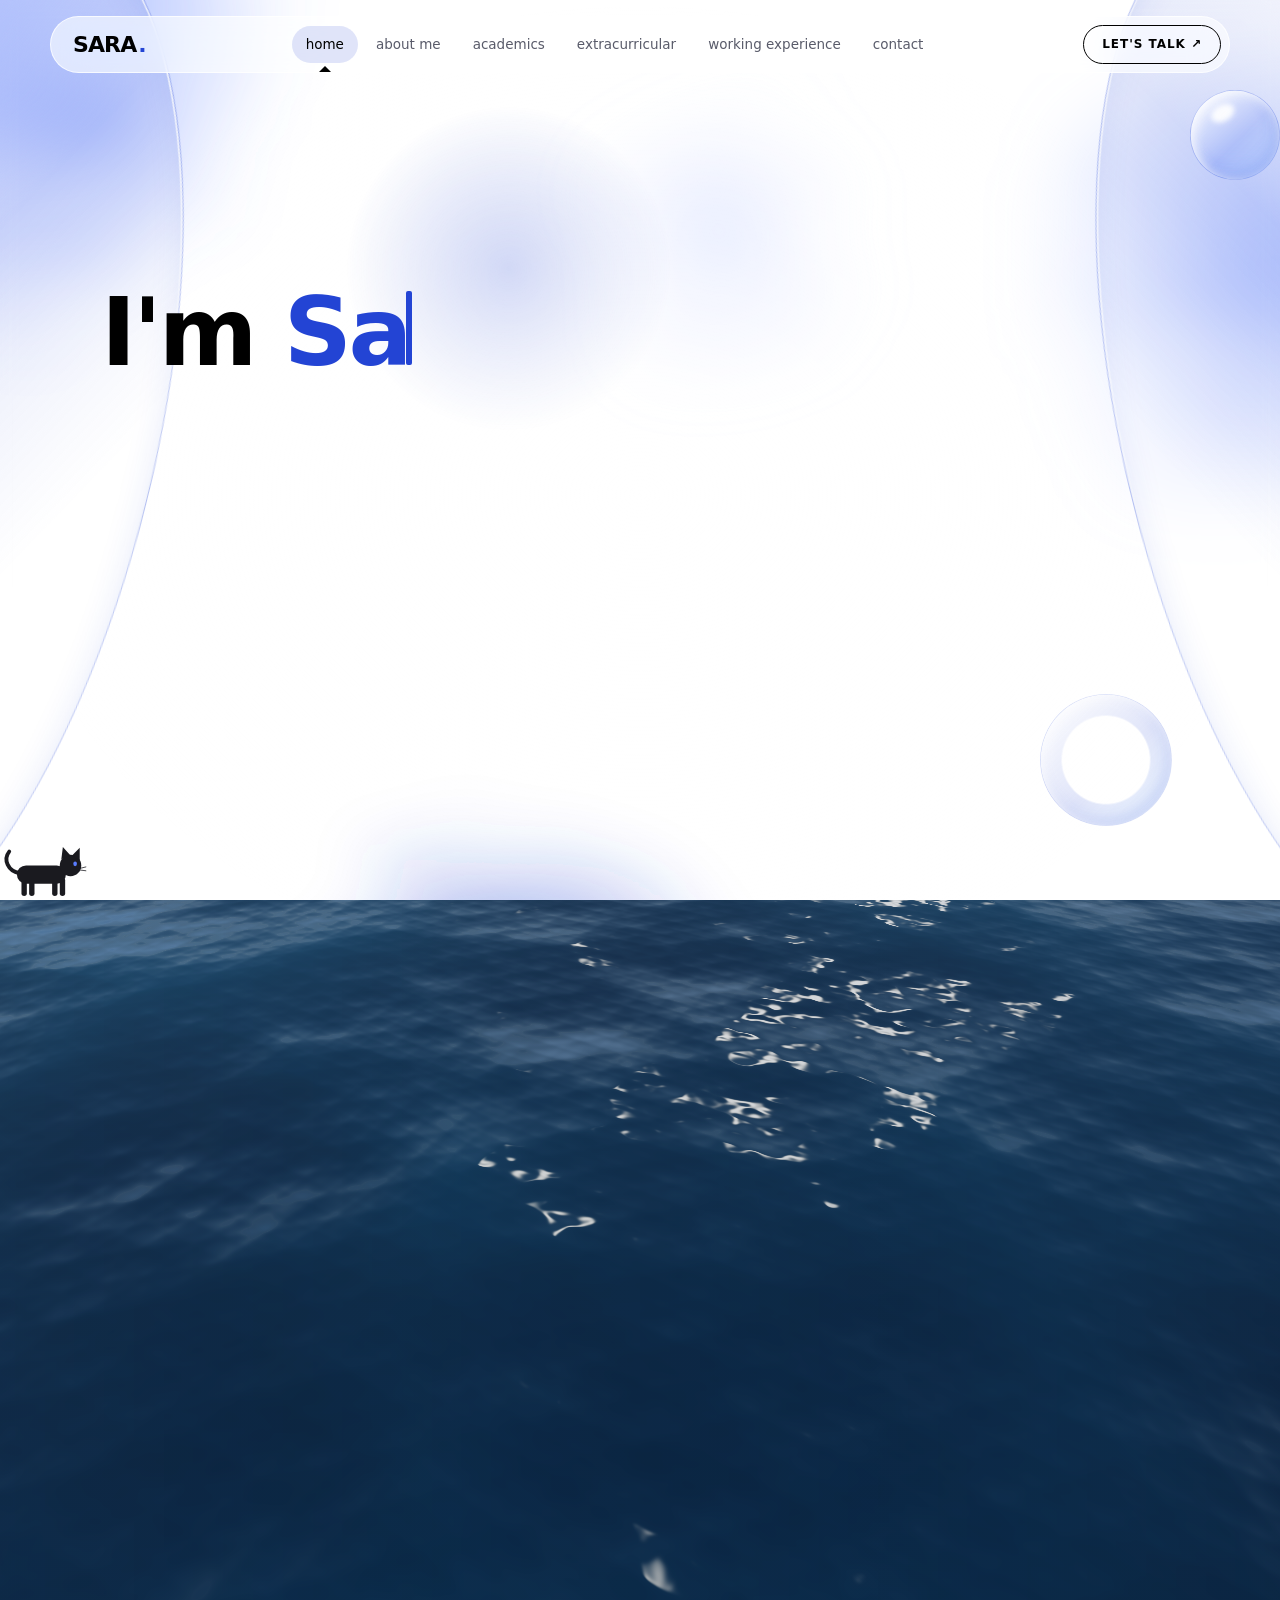
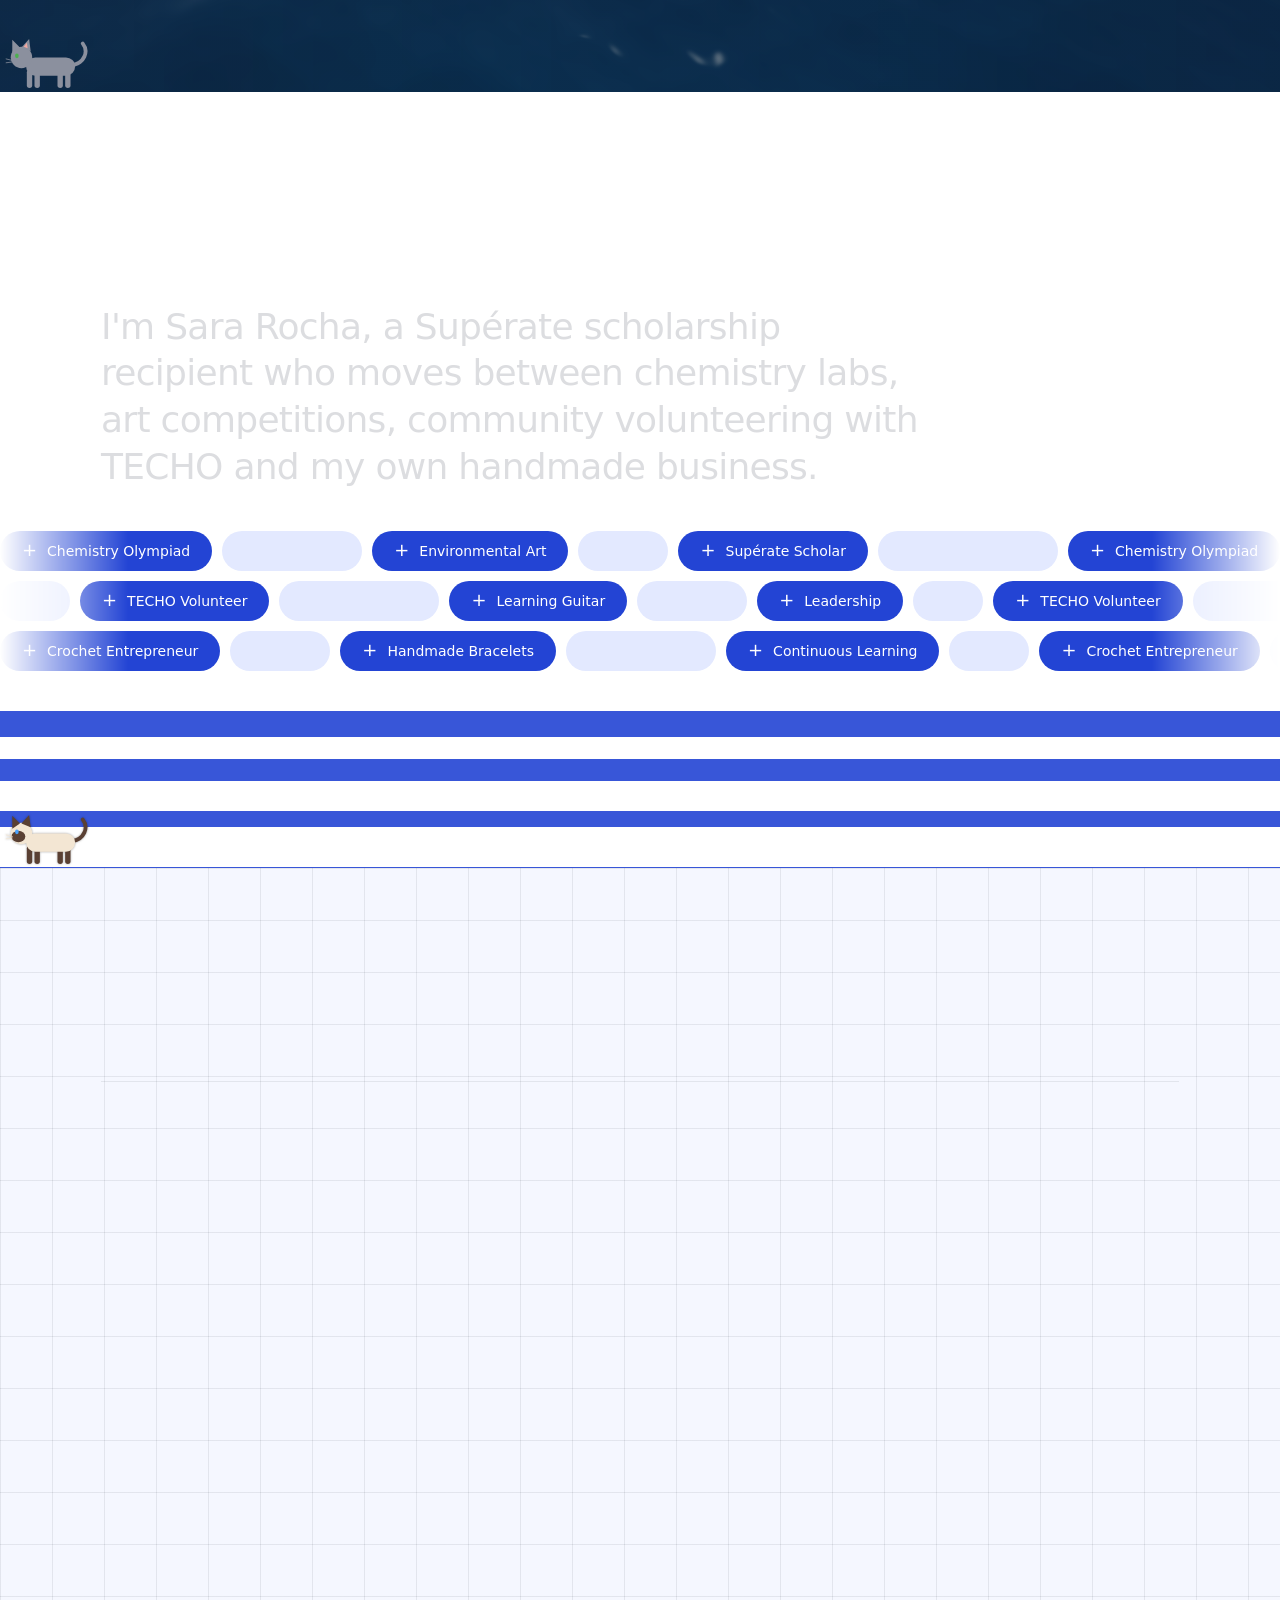
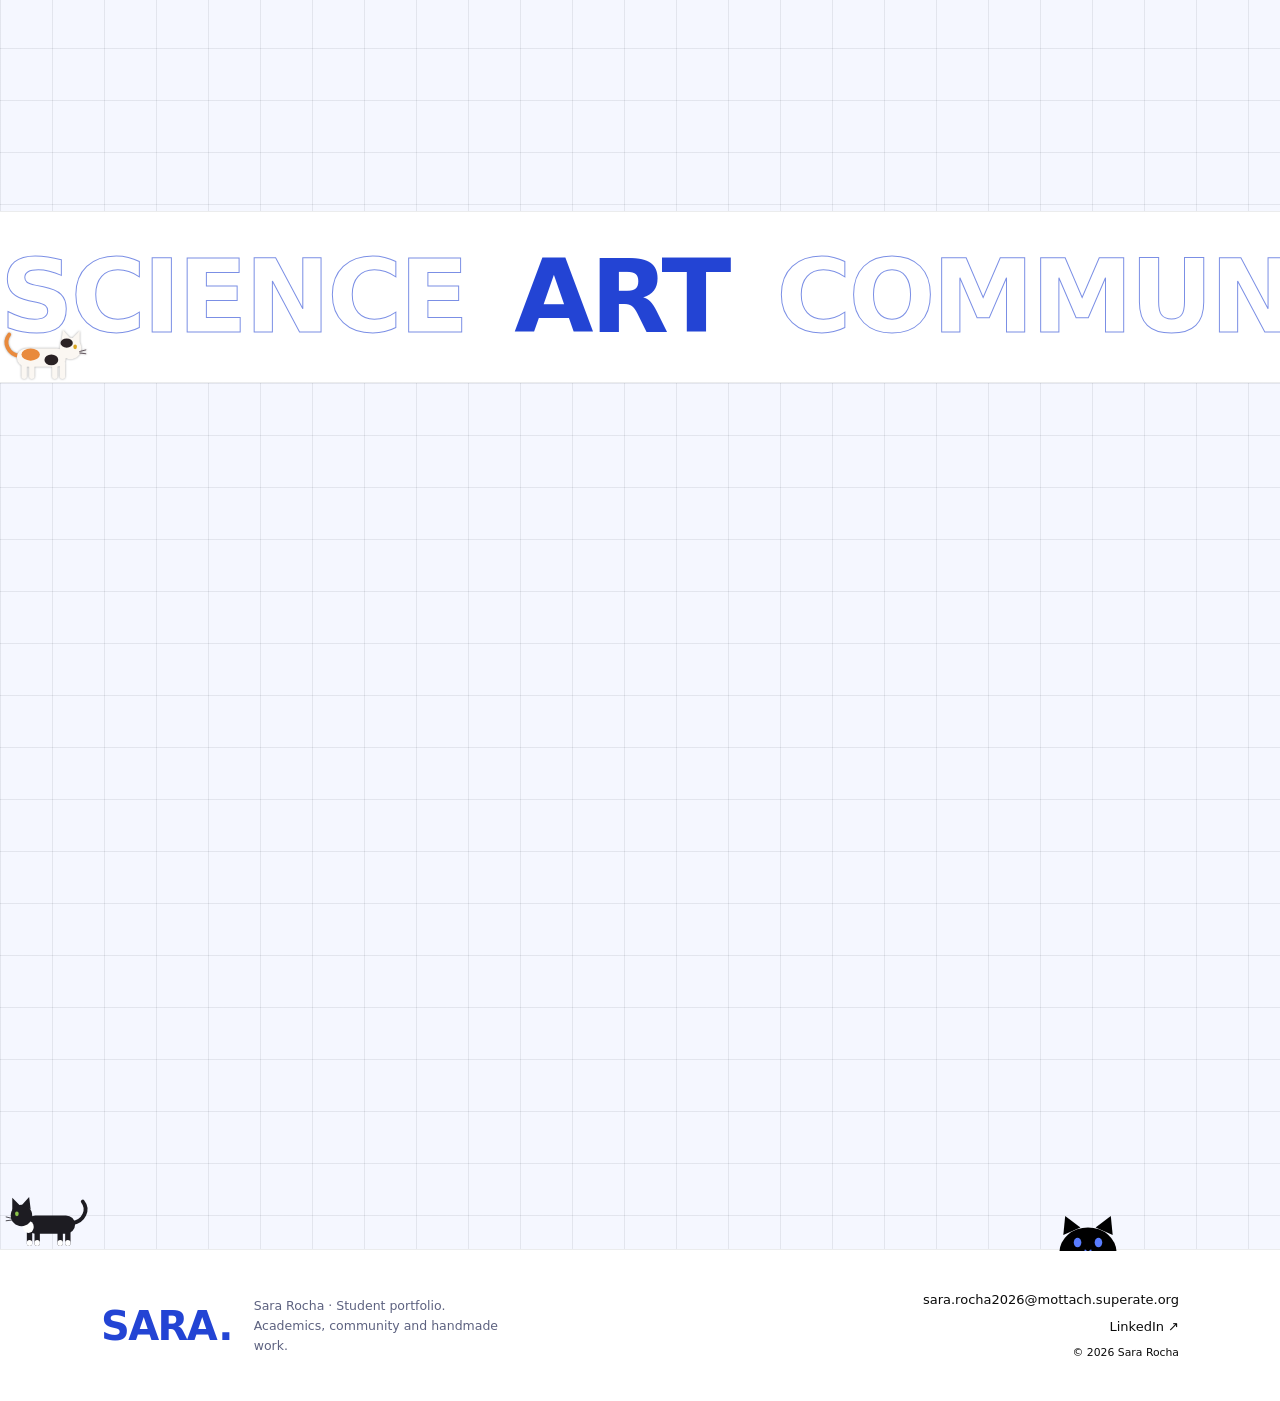
==== index.html @ b3dc1937 "Archivos Main" ====
<!doctype html>
<html lang="en">
<head>
  <meta charset="utf-8">
  <meta name="viewport" content="width=device-width, initial-scale=1">
  <meta http-equiv="Content-Security-Policy" content="default-src 'self'; script-src 'self'; style-src 'self' https://fonts.googleapis.com; font-src https://fonts.gstatic.com; img-src 'self' data:; connect-src 'self'; object-src 'none'; base-uri 'self'; form-action 'self'">
  <meta name="referrer" content="strict-origin-when-cross-origin">
  <title>Sara Rocha | Student Portfolio: Science, Art & Community</title>
  <meta name="description" content="Portfolio of Sara Rocha: Supérate scholar, Chemistry Olympiad candidate, TECHO volunteer and handmade entrepreneur.">
  <meta name="author" content="Sara Rocha">
  <meta name="theme-color" content="#2344d4">
  <meta property="og:type" content="website">
  <meta property="og:locale" content="en_US">
  <meta property="og:site_name" content="Sara Rocha Portfolio">
  <meta property="og:title" content="Sara Rocha | Student Portfolio: Science, Art & Community">
  <meta property="og:description" content="Portfolio of Sara Rocha: Supérate scholar, Chemistry Olympiad candidate, TECHO volunteer and handmade entrepreneur.">
  <meta name="twitter:card" content="summary_large_image">
  <meta name="twitter:title" content="Sara Rocha | Student Portfolio: Science, Art & Community">
  <meta name="twitter:description" content="Portfolio of Sara Rocha: Supérate scholar, Chemistry Olympiad candidate, TECHO volunteer and handmade entrepreneur.">
  <link rel="icon" href="data:image/svg+xml,%3Csvg xmlns='http://www.w3.org/2000/svg' viewBox='0 0 64 64'%3E%3Crect width='64' height='64' rx='15' fill='%23ffffff'/%3E%3Cpath d='M13 22 L15 8 L26 15 Q32 13.5 38 15 L49 8 L51 22 Q55 28 55 35 Q55 53 32 53 Q9 53 9 35 Q9 28 13 22 Z' fill='%23fde4d7' stroke='%233a2a35' stroke-width='4' stroke-linejoin='round'/%3E%3Cpath d='M17.5 19 L18.5 13.5 L23.5 16.5 Z' fill='%23f49c88'/%3E%3Cpath d='M46.5 19 L45.5 13.5 L40.5 16.5 Z' fill='%23f49c88'/%3E%3Ccircle cx='23' cy='32' r='3.2' fill='%233a2a35'/%3E%3Ccircle cx='41' cy='32' r='3.2' fill='%233a2a35'/%3E%3Cellipse cx='18.5' cy='40' rx='4.5' ry='3.2' fill='%23f6a09c'/%3E%3Cellipse cx='45.5' cy='40' rx='4.5' ry='3.2' fill='%23f6a09c'/%3E%3Cpath d='M27.5 38 q2.2 3.4 4.5 0 q2.3 3.4 4.5 0' fill='none' stroke='%233a2a35' stroke-width='2.4' stroke-linecap='round'/%3E%3C/svg%3E">
  <link rel="preconnect" href="https://fonts.googleapis.com">
  <link rel="preconnect" href="https://fonts.gstatic.com" crossorigin>
  <link rel="stylesheet" href="https://fonts.googleapis.com/css2?family=League+Spartan:wght@500;700&family=Poppins:ital,wght@0,400;0,500;0,600;1,400&display=swap">
  <link rel="stylesheet" href="css/styles.css">
  <script src="js/main.js" defer></script>
  <script type="application/ld+json">[{"@context": "https://schema.org", "@type": "Person", "name": "Sara Rocha", "email": "mailto:sara.rocha2026@mottach.superate.org", "sameAs": ["https://www.linkedin.com/in/sara-rocha-93998240a"], "affiliation": {"@type": "Organization", "name": "Fundación Alberto Motta - Supérate"}, "award": ["Second Place - Environmental Art Competition", "Supérate Scholarship Recipient"]}, {"@context": "https://schema.org", "@type": "WebSite", "name": "Sara Rocha Portfolio"}]</script>
</head>
<body>
  <a class="skip" href="#main">Skip to content</a>
  <div class="curtain" aria-hidden="true"><span class="logo">SARA ROCHA</span></div>

  <!-- Navegacion (igual en todas las paginas) -->
  <nav class="nav" aria-label="Main">
    <a class="logo" href="index.html" aria-label="Sara Rocha, home">SARA<span>.</span></a>
    <button class="nav__toggle" type="button" aria-expanded="false" aria-controls="nav-links" aria-label="Open menu"><span></span><span></span><span></span></button>
    <ul class="nav__links" id="nav-links">
      <li><a href="index.html" aria-current="page">home</a></li>
      <li><a href="about.html">about me</a></li>
      <li><a href="academics.html">academics</a></li>
      <li><a href="extracurricular.html">extracurricular</a></li>
      <li><a href="experience.html">working experience</a></li>
      <li><a href="contact.html">contact</a></li>
    </ul>
    <a class="nav__cta" href="contact.html">Let's talk &#8599;</a>
  </nav>

  <main id="main">
    <!-- 00 Hero -->
    <header class="wave hero">
    <!-- Agua liquida (portada home): filtro SVG + manchas animadas -->
    <svg class="svg-defs" aria-hidden="true" focusable="false">
      <filter id="water" x="-20%" y="-20%" width="140%" height="140%">
        <feTurbulence type="fractalNoise" baseFrequency="0.006 0.01" numOctaves="2" seed="7" result="noise"/>
        <feDisplacementMap in="SourceGraphic" in2="noise" scale="140" xChannelSelector="R" yChannelSelector="B"/>
      </filter>
    </svg>
    <div class="liquid" aria-hidden="true">
      <div class="liquid__blobs"><span></span><span></span><span></span><span></span></div>
      <div class="liquid__cursor"></div>
    </div>
      <div class="ribbon ribbon--l" aria-hidden="true"></div>
      <div class="ribbon ribbon--r" aria-hidden="true"></div>
      <div class="gshape gshape--orb gs--tr gs--sm" data-speed="0.06" aria-hidden="true"></div>
      <div class="gshape gshape--ring gs--br gs--sm" data-speed="0.10" aria-hidden="true"></div>
      <div class="container hero__grid">
        <div class="hero__text">
          <p class="hero__hello reveal">Hello,</p>
          <h1 class="hero__title" data-type>I'm <span class="accent">Sara Rocha</span><span class="dot">.</span></h1>
          <p class="hero__sub reveal" data-delay="0.5">I believe curiosity is where every meaningful journey begins. Every important chapter of my life started with one simple question:</p>
          <p class="hero__quote reveal" data-delay="0.65">&ldquo;What if I try?&rdquo;</p>
          <a class="btn reveal" data-delay="0.8" href="about.html">Explore my portfolio <svg viewBox="0 0 24 24" fill="none" stroke="currentColor" stroke-width="2.4" aria-hidden="true"><path d="M7 17 17 7M8 7h9v9"/></svg></a>
        </div>
        <div class="hero__photo reveal" data-delay="0.2">
          <!-- Foto principal: pon <img src="img/sara.jpg" alt="Sara Rocha"> dentro del figure -->
          <figure class="ph hero__ph" data-label="Photo of Sara"><img src="img/placeholder.png" alt="Photo of Sara" loading="lazy"></figure>
          <span class="float-chip float-chip--a">Supérate scholar</span>
          <span class="float-chip float-chip--b">Chemistry Olympiad</span>
          <span class="float-chip float-chip--c">Maker &amp; volunteer</span>
    <div class="badge" aria-hidden="true">
      <svg viewBox="0 0 100 100"><defs><path id="circ" d="M50,50 m-38,0 a38,38 0 1,1 76,0 a38,38 0 1,1 -76,0"/></defs>
        <text><textPath href="#circ">Scroll down &#183; Scroll down &#183; </textPath></text></svg>
    </div>
        </div>
      </div>
    </header>

    <!-- Mar con olas en movimiento -->
    <!-- Gatito caminando (click = miau) -->
    <div class="cat-track" aria-hidden="true">
      <div class="cat cat--black">
        <span class="cat__meow">miau!</span>
        <svg viewBox="0 0 120 72" fill="currentColor">
          <path class="tail" d="M26 34 C 10 32, 4 16, 12 6" fill="none" stroke="currentColor" stroke-width="5" stroke-linecap="round"/>
          <g class="leg leg--a"><rect x="28" y="40" width="7" height="24" rx="3.5"/><rect class="cat__sock" x="28" y="56" width="7" height="8" rx="3.5"/></g>
          <g class="leg leg--b"><rect x="38" y="40" width="7" height="24" rx="3.5"/><rect class="cat__sock" x="38" y="56" width="7" height="8" rx="3.5"/></g>
          <g class="leg leg--b"><rect x="68" y="40" width="7" height="24" rx="3.5"/><rect class="cat__sock" x="68" y="56" width="7" height="8" rx="3.5"/></g>
          <g class="leg leg--a"><rect x="78" y="40" width="7" height="24" rx="3.5"/><rect class="cat__sock" x="78" y="56" width="7" height="8" rx="3.5"/></g>
          <rect class="cat__body" x="22" y="24" width="64" height="24" rx="12"/>
          <g class="cat__stripes"><rect x="32" y="24" width="4" height="11" rx="2"/><rect x="42" y="24" width="4" height="13" rx="2"/><rect x="52" y="24" width="4" height="11" rx="2"/><rect x="62" y="24" width="4" height="13" rx="2"/><rect x="72" y="24" width="4" height="10" rx="2"/></g>
          <g class="cat__spots"><ellipse cx="34" cy="33" rx="3" ry="2.4"/><ellipse cx="46" cy="40" rx="3.2" ry="2.5"/><ellipse cx="55" cy="30" rx="2.6" ry="2.2"/><ellipse cx="66" cy="39" rx="3" ry="2.4"/><ellipse cx="76" cy="31" rx="2.6" ry="2.2"/></g>
          <ellipse class="cat__patch cat__patch--1" cx="40" cy="32" rx="12" ry="8"/>
          <ellipse class="cat__patch cat__patch--2" cx="67" cy="39" rx="9" ry="7"/>
          <ellipse class="cat__bib" cx="83" cy="39" rx="7" ry="8"/>
          <circle class="cat__head" cx="92" cy="24" r="14"/>
          <path class="cat__ears" d="M80 16 L82 0 L92 11 Z M94 11 L104 1 L104 18 Z"/>
          <ellipse class="cat__patch cat__patch--3" cx="87" cy="17" rx="8" ry="6"/>
          <ellipse class="cat__mask" cx="96" cy="28" rx="9" ry="7.5"/>
          <path class="cat__ear" d="M84 12 L85 5 L89 10 Z"/>
          <ellipse class="eye" cx="98" cy="22" rx="2.4" ry="3"/>
          <path class="cat__whisker" d="M104 28 l8 -2 M104 30 l8 1" stroke-width="1" stroke-linecap="round"/>
        </svg>
      </div>
    </div>
    <section class="ocean" aria-labelledby="ocean-t">
      <canvas class="ocean__canvas" aria-hidden="true"></canvas>
      <div class="container ocean__grid">
        <figure class="ph ocean__photo reveal" data-label="Supérate photo"><img src="img/placeholder.png" alt="Supérate photo" loading="lazy"></figure>
        <h2 class="ocean__title reveal" data-delay="0.15" id="ocean-t">Building my future with purpose.</h2>
      </div>
    </section>

    <!-- Gatito caminando (click = miau) -->
    <div class="cat-track" aria-hidden="true">
      <div class="cat cat--gray cat--rev cat--late">
        <span class="cat__meow">miau!</span>
        <svg viewBox="0 0 120 72" fill="currentColor">
          <path class="tail" d="M26 34 C 10 32, 4 16, 12 6" fill="none" stroke="currentColor" stroke-width="5" stroke-linecap="round"/>
          <g class="leg leg--a"><rect x="28" y="40" width="7" height="24" rx="3.5"/><rect class="cat__sock" x="28" y="56" width="7" height="8" rx="3.5"/></g>
          <g class="leg leg--b"><rect x="38" y="40" width="7" height="24" rx="3.5"/><rect class="cat__sock" x="38" y="56" width="7" height="8" rx="3.5"/></g>
          <g class="leg leg--b"><rect x="68" y="40" width="7" height="24" rx="3.5"/><rect class="cat__sock" x="68" y="56" width="7" height="8" rx="3.5"/></g>
          <g class="leg leg--a"><rect x="78" y="40" width="7" height="24" rx="3.5"/><rect class="cat__sock" x="78" y="56" width="7" height="8" rx="3.5"/></g>
          <rect class="cat__body" x="22" y="24" width="64" height="24" rx="12"/>
          <g class="cat__stripes"><rect x="32" y="24" width="4" height="11" rx="2"/><rect x="42" y="24" width="4" height="13" rx="2"/><rect x="52" y="24" width="4" height="11" rx="2"/><rect x="62" y="24" width="4" height="13" rx="2"/><rect x="72" y="24" width="4" height="10" rx="2"/></g>
          <g class="cat__spots"><ellipse cx="34" cy="33" rx="3" ry="2.4"/><ellipse cx="46" cy="40" rx="3.2" ry="2.5"/><ellipse cx="55" cy="30" rx="2.6" ry="2.2"/><ellipse cx="66" cy="39" rx="3" ry="2.4"/><ellipse cx="76" cy="31" rx="2.6" ry="2.2"/></g>
          <ellipse class="cat__patch cat__patch--1" cx="40" cy="32" rx="12" ry="8"/>
          <ellipse class="cat__patch cat__patch--2" cx="67" cy="39" rx="9" ry="7"/>
          <ellipse class="cat__bib" cx="83" cy="39" rx="7" ry="8"/>
          <circle class="cat__head" cx="92" cy="24" r="14"/>
          <path class="cat__ears" d="M80 16 L82 0 L92 11 Z M94 11 L104 1 L104 18 Z"/>
          <ellipse class="cat__patch cat__patch--3" cx="87" cy="17" rx="8" ry="6"/>
          <ellipse class="cat__mask" cx="96" cy="28" rx="9" ry="7.5"/>
          <path class="cat__ear" d="M84 12 L85 5 L89 10 Z"/>
          <ellipse class="eye" cx="98" cy="22" rx="2.4" ry="3"/>
          <path class="cat__whisker" d="M104 28 l8 -2 M104 30 l8 1" stroke-width="1" stroke-linecap="round"/>
        </svg>
      </div>
    </div>
    <!-- 01 About strip -->
    <section class="about glassy" aria-labelledby="about-t">
      <div class="container">
        <h2 class="eyebrow-title reveal" id="about-t">About me</h2>
        <p class="reveal-text">I'm Sara Rocha, a Supérate scholarship recipient who moves between chemistry labs, art competitions, community volunteering with TECHO and my own handmade business.</p>
      </div>
      <div class="marquee" aria-label="Highlights">
        <div class="marquee__row"><span class="pill pill--on">Chemistry Olympiad</span><span class="pill pill--off" data-w="140" aria-hidden="true"></span><span class="pill pill--on">Environmental Art</span><span class="pill pill--off" data-w="90" aria-hidden="true"></span><span class="pill pill--on">Supérate Scholar</span><span class="pill pill--off" data-w="180" aria-hidden="true"></span></div>
        <div class="marquee__row"><span class="pill pill--off" data-w="70" aria-hidden="true"></span><span class="pill pill--on">TECHO Volunteer</span><span class="pill pill--off" data-w="160" aria-hidden="true"></span><span class="pill pill--on">Learning Guitar</span><span class="pill pill--off" data-w="110" aria-hidden="true"></span><span class="pill pill--on">Leadership</span></div>
        <div class="marquee__row"><span class="pill pill--on">Crochet Entrepreneur</span><span class="pill pill--off" data-w="100" aria-hidden="true"></span><span class="pill pill--on">Handmade Bracelets</span><span class="pill pill--off" data-w="150" aria-hidden="true"></span><span class="pill pill--on">Continuous Learning</span><span class="pill pill--off" data-w="80" aria-hidden="true"></span></div>
      </div>
      <div class="stripes" aria-hidden="true"><i></i><i></i><i></i><i></i></div>
    </section>

    <!-- Gatito caminando (click = miau) -->
    <div class="cat-track" aria-hidden="true">
      <div class="cat cat--siamese cat--rev">
        <span class="cat__meow">miau!</span>
        <svg viewBox="0 0 120 72" fill="currentColor">
          <path class="tail" d="M26 34 C 10 32, 4 16, 12 6" fill="none" stroke="currentColor" stroke-width="5" stroke-linecap="round"/>
          <g class="leg leg--a"><rect x="28" y="40" width="7" height="24" rx="3.5"/><rect class="cat__sock" x="28" y="56" width="7" height="8" rx="3.5"/></g>
          <g class="leg leg--b"><rect x="38" y="40" width="7" height="24" rx="3.5"/><rect class="cat__sock" x="38" y="56" width="7" height="8" rx="3.5"/></g>
          <g class="leg leg--b"><rect x="68" y="40" width="7" height="24" rx="3.5"/><rect class="cat__sock" x="68" y="56" width="7" height="8" rx="3.5"/></g>
          <g class="leg leg--a"><rect x="78" y="40" width="7" height="24" rx="3.5"/><rect class="cat__sock" x="78" y="56" width="7" height="8" rx="3.5"/></g>
          <rect class="cat__body" x="22" y="24" width="64" height="24" rx="12"/>
          <g class="cat__stripes"><rect x="32" y="24" width="4" height="11" rx="2"/><rect x="42" y="24" width="4" height="13" rx="2"/><rect x="52" y="24" width="4" height="11" rx="2"/><rect x="62" y="24" width="4" height="13" rx="2"/><rect x="72" y="24" width="4" height="10" rx="2"/></g>
          <g class="cat__spots"><ellipse cx="34" cy="33" rx="3" ry="2.4"/><ellipse cx="46" cy="40" rx="3.2" ry="2.5"/><ellipse cx="55" cy="30" rx="2.6" ry="2.2"/><ellipse cx="66" cy="39" rx="3" ry="2.4"/><ellipse cx="76" cy="31" rx="2.6" ry="2.2"/></g>
          <ellipse class="cat__patch cat__patch--1" cx="40" cy="32" rx="12" ry="8"/>
          <ellipse class="cat__patch cat__patch--2" cx="67" cy="39" rx="9" ry="7"/>
          <ellipse class="cat__bib" cx="83" cy="39" rx="7" ry="8"/>
          <circle class="cat__head" cx="92" cy="24" r="14"/>
          <path class="cat__ears" d="M80 16 L82 0 L92 11 Z M94 11 L104 1 L104 18 Z"/>
          <ellipse class="cat__patch cat__patch--3" cx="87" cy="17" rx="8" ry="6"/>
          <ellipse class="cat__mask" cx="96" cy="28" rx="9" ry="7.5"/>
          <path class="cat__ear" d="M84 12 L85 5 L89 10 Z"/>
          <ellipse class="eye" cx="98" cy="22" rx="2.4" ry="3"/>
          <path class="cat__whisker" d="M104 28 l8 -2 M104 30 l8 1" stroke-width="1" stroke-linecap="round"/>
        </svg>
      </div>
    </div>
    <!-- 02 Indice de secciones -->
    <section class="light glassy" aria-labelledby="sec-t">
      <div class="container">
        <div class="section-head reveal"><h2 id="sec-t">Sections</h2><p>Each part of my story has its own page. Pick one and dive in.</p></div>
        <ul class="index-list">
        <li class="reveal" data-delay="0.00"><a href="about.html"><em>01</em><h3>About me</h3><p>Who I am and what moves me</p></a></li>
        <li class="reveal" data-delay="0.08"><a href="academics.html"><em>02</em><h3>Academics</h3><p>Chemistry Olympiad and art awards</p></a></li>
        <li class="reveal" data-delay="0.16"><a href="extracurricular.html"><em>03</em><h3>Extracurricular</h3><p>Supérate, TECHO and music</p></a></li>
        <li class="reveal" data-delay="0.24"><a href="experience.html"><em>04</em><h3>Experience</h3><p>My handmade small businesses</p></a></li>
        <li class="reveal" data-delay="0.32"><a href="contact.html"><em>05</em><h3>Contact</h3><p>Let's build something meaningful</p></a></li>
        </ul>
      </div>
    </section>

    <div class="band" aria-hidden="true"><div class="band__row"><span>Science</span><span>Art</span><span>Community</span><span>Music</span><span>Handmade</span><span>Growth</span></div></div>

    <!-- Gatito caminando (click = miau) -->
    <div class="cat-track" aria-hidden="true">
      <div class="cat cat--calico cat--late">
        <span class="cat__meow">miau!</span>
        <svg viewBox="0 0 120 72" fill="currentColor">
          <path class="tail" d="M26 34 C 10 32, 4 16, 12 6" fill="none" stroke="currentColor" stroke-width="5" stroke-linecap="round"/>
          <g class="leg leg--a"><rect x="28" y="40" width="7" height="24" rx="3.5"/><rect class="cat__sock" x="28" y="56" width="7" height="8" rx="3.5"/></g>
          <g class="leg leg--b"><rect x="38" y="40" width="7" height="24" rx="3.5"/><rect class="cat__sock" x="38" y="56" width="7" height="8" rx="3.5"/></g>
          <g class="leg leg--b"><rect x="68" y="40" width="7" height="24" rx="3.5"/><rect class="cat__sock" x="68" y="56" width="7" height="8" rx="3.5"/></g>
          <g class="leg leg--a"><rect x="78" y="40" width="7" height="24" rx="3.5"/><rect class="cat__sock" x="78" y="56" width="7" height="8" rx="3.5"/></g>
          <rect class="cat__body" x="22" y="24" width="64" height="24" rx="12"/>
          <g class="cat__stripes"><rect x="32" y="24" width="4" height="11" rx="2"/><rect x="42" y="24" width="4" height="13" rx="2"/><rect x="52" y="24" width="4" height="11" rx="2"/><rect x="62" y="24" width="4" height="13" rx="2"/><rect x="72" y="24" width="4" height="10" rx="2"/></g>
          <g class="cat__spots"><ellipse cx="34" cy="33" rx="3" ry="2.4"/><ellipse cx="46" cy="40" rx="3.2" ry="2.5"/><ellipse cx="55" cy="30" rx="2.6" ry="2.2"/><ellipse cx="66" cy="39" rx="3" ry="2.4"/><ellipse cx="76" cy="31" rx="2.6" ry="2.2"/></g>
          <ellipse class="cat__patch cat__patch--1" cx="40" cy="32" rx="12" ry="8"/>
          <ellipse class="cat__patch cat__patch--2" cx="67" cy="39" rx="9" ry="7"/>
          <ellipse class="cat__bib" cx="83" cy="39" rx="7" ry="8"/>
          <circle class="cat__head" cx="92" cy="24" r="14"/>
          <path class="cat__ears" d="M80 16 L82 0 L92 11 Z M94 11 L104 1 L104 18 Z"/>
          <ellipse class="cat__patch cat__patch--3" cx="87" cy="17" rx="8" ry="6"/>
          <ellipse class="cat__mask" cx="96" cy="28" rx="9" ry="7.5"/>
          <path class="cat__ear" d="M84 12 L85 5 L89 10 Z"/>
          <ellipse class="eye" cx="98" cy="22" rx="2.4" ry="3"/>
          <path class="cat__whisker" d="M104 28 l8 -2 M104 30 l8 1" stroke-width="1" stroke-linecap="round"/>
        </svg>
      </div>
    </div>
    <!-- 03 Galeria -->
    <section class="light glassy" aria-labelledby="gal-t">
      <div class="container">
        <div class="section-head reveal"><h2 id="gal-t">Moments</h2><p>Snapshots from the lab, the community and the workshop.</p></div>
        <div class="carousel reveal">
          <div class="carousel__track" tabindex="0" aria-label="Photo gallery">
          <figure class="ph " data-label="Moment 01"><img src="img/placeholder.png" alt="Moment 01" loading="lazy"></figure>
          <figure class="ph " data-label="Moment 02"><img src="img/placeholder.png" alt="Moment 02" loading="lazy"></figure>
          <figure class="ph " data-label="Moment 03"><img src="img/placeholder.png" alt="Moment 03" loading="lazy"></figure>
          <figure class="ph " data-label="Moment 04"><img src="img/placeholder.png" alt="Moment 04" loading="lazy"></figure>
          <figure class="ph " data-label="Moment 05"><img src="img/placeholder.png" alt="Moment 05" loading="lazy"></figure>
          <figure class="ph " data-label="Moment 06"><img src="img/placeholder.png" alt="Moment 06" loading="lazy"></figure>
          </div>
          <div class="carousel__nav">
            <button class="round" type="button" data-dir="-1" aria-label="Previous photos"><svg viewBox="0 0 24 24" fill="none" stroke="currentColor" stroke-width="2.4" aria-hidden="true"><path d="M19 12H5m6-6-6 6 6 6"/></svg></button>
            <button class="round" type="button" data-dir="1" aria-label="Next photos"><svg viewBox="0 0 24 24" fill="none" stroke="currentColor" stroke-width="2.4" aria-hidden="true"><path d="M5 12h14m-6-6 6 6-6 6"/></svg></button>
          </div>
        </div>
      </div>
    </section>
  </main>

  <footer class="footer">
    <!-- Gatito asomado: pasa el mouse y te guina un ojo -->
    <div class="peek" aria-hidden="true">
      <svg viewBox="0 0 80 44" fill="#000000">
        <path class="ear ear--l" d="M14 20 L16 0 L32 12 Z"/>
        <path class="ear ear--r" d="M66 20 L64 0 L48 12 Z"/>
        <ellipse cx="40" cy="38" rx="30" ry="26"/>
        <ellipse class="eye eye--l" cx="29" cy="28" rx="4" ry="5" fill="#5a7dff"/>
        <ellipse class="eye eye--r" cx="51" cy="28" rx="4" ry="5" fill="#5a7dff"/>
        <path d="M37 36 l3 3 l3 -3" fill="none" stroke="#5a7dff" stroke-width="1.6" stroke-linecap="round"/>
        <ellipse cx="18" cy="44" rx="8" ry="5"/>
        <ellipse cx="62" cy="44" rx="8" ry="5"/>
      </svg>
    </div>
    <!-- Gatito caminando (click = miau) -->
    <div class="cat-track" aria-hidden="true">
      <div class="cat cat--tuxedo cat--rev cat--late">
        <span class="cat__meow">miau!</span>
        <svg viewBox="0 0 120 72" fill="currentColor">
          <path class="tail" d="M26 34 C 10 32, 4 16, 12 6" fill="none" stroke="currentColor" stroke-width="5" stroke-linecap="round"/>
          <g class="leg leg--a"><rect x="28" y="40" width="7" height="24" rx="3.5"/><rect class="cat__sock" x="28" y="56" width="7" height="8" rx="3.5"/></g>
          <g class="leg leg--b"><rect x="38" y="40" width="7" height="24" rx="3.5"/><rect class="cat__sock" x="38" y="56" width="7" height="8" rx="3.5"/></g>
          <g class="leg leg--b"><rect x="68" y="40" width="7" height="24" rx="3.5"/><rect class="cat__sock" x="68" y="56" width="7" height="8" rx="3.5"/></g>
          <g class="leg leg--a"><rect x="78" y="40" width="7" height="24" rx="3.5"/><rect class="cat__sock" x="78" y="56" width="7" height="8" rx="3.5"/></g>
          <rect class="cat__body" x="22" y="24" width="64" height="24" rx="12"/>
          <g class="cat__stripes"><rect x="32" y="24" width="4" height="11" rx="2"/><rect x="42" y="24" width="4" height="13" rx="2"/><rect x="52" y="24" width="4" height="11" rx="2"/><rect x="62" y="24" width="4" height="13" rx="2"/><rect x="72" y="24" width="4" height="10" rx="2"/></g>
          <g class="cat__spots"><ellipse cx="34" cy="33" rx="3" ry="2.4"/><ellipse cx="46" cy="40" rx="3.2" ry="2.5"/><ellipse cx="55" cy="30" rx="2.6" ry="2.2"/><ellipse cx="66" cy="39" rx="3" ry="2.4"/><ellipse cx="76" cy="31" rx="2.6" ry="2.2"/></g>
          <ellipse class="cat__patch cat__patch--1" cx="40" cy="32" rx="12" ry="8"/>
          <ellipse class="cat__patch cat__patch--2" cx="67" cy="39" rx="9" ry="7"/>
          <ellipse class="cat__bib" cx="83" cy="39" rx="7" ry="8"/>
          <circle class="cat__head" cx="92" cy="24" r="14"/>
          <path class="cat__ears" d="M80 16 L82 0 L92 11 Z M94 11 L104 1 L104 18 Z"/>
          <ellipse class="cat__patch cat__patch--3" cx="87" cy="17" rx="8" ry="6"/>
          <ellipse class="cat__mask" cx="96" cy="28" rx="9" ry="7.5"/>
          <path class="cat__ear" d="M84 12 L85 5 L89 10 Z"/>
          <ellipse class="eye" cx="98" cy="22" rx="2.4" ry="3"/>
          <path class="cat__whisker" d="M104 28 l8 -2 M104 30 l8 1" stroke-width="1" stroke-linecap="round"/>
        </svg>
      </div>
    </div>
    <div class="container">
      <div class="footer__brand">
        <span class="logo">SARA<span>.</span></span>
        <p>Sara Rocha &middot; Student portfolio. Academics, community and handmade work.</p>
      </div>
      <div class="footer__links">
        <a href="mailto:sara.rocha2026@mottach.superate.org">sara.rocha2026@mottach.superate.org</a>
        <a href="https://www.linkedin.com/in/sara-rocha-93998240a" target="_blank" rel="noopener noreferrer">LinkedIn &#8599;</a>
        <small>&copy; <span data-year>2026</span> Sara Rocha</small>
      </div>
    </div>
  </footer>
</body>
</html>
---- css/styles.css ----
/* ============ Tokens ============ */
:root {
  --ink: #000000;
  --ink-2: #121f71;
  --royal: #0a2496;
  --navy: #121f71;
  --accent: #2344d4;
  --accent-2: #5a7dff;
  --ice: #dfe5ff;
  --paper: #ffffff;
  --paper-2: #f5f7ff;
  --text: #0b0b0b;
  --muted: #5d6280;
  --line: rgba(10, 13, 36, .08);
  --glass: rgba(255, 255, 255, .07);
  --glass-line: rgba(255, 255, 255, .18);
  --ease: cubic-bezier(.19, 1, .22, 1);
  --max: 1078px;
  --font-display: "League Spartan", system-ui, sans-serif;
  --font-body: "Poppins", system-ui, sans-serif;
}


/* ============ Base ============ */
*, *::before, *::after { box-sizing: border-box; }
html { scroll-behavior: smooth; }
body {
  margin: 0;
  overflow-x: clip;
  background: var(--paper);
  color: var(--text);
  font: 400 16px/1.6 var(--font-body);
  -webkit-font-smoothing: antialiased;
  overflow-x: hidden;
}
img { max-width: 100%; display: block; }
a { color: inherit; text-decoration: none; }
h1, h2, h3 { font-family: var(--font-display); margin: 0; line-height: .95; letter-spacing: -.035em; }
p { margin: 0; }
:focus-visible { outline: 2px solid var(--accent); outline-offset: 3px; border-radius: 6px; }
.container { width: min(100% - 32px, var(--max)); margin-inline: auto; }
.sr-only { position: absolute; width: 1px; height: 1px; overflow: hidden; clip: rect(0 0 0 0); white-space: nowrap; }
.skip { position: absolute; left: 16px; top: -60px; z-index: 100; background: var(--accent); color: #fff; padding: 8px 16px; border-radius: 75px; }
.skip:focus { top: 16px; }

/* ============ Nav (glass pill) ============ */
.nav {
  position: absolute; top: 16px; left: 50%; z-index: 50; /* no fijo: se va con el scroll */
  transform: translateX(-50%);
  width: min(100% - 32px, 1180px);
  display: flex; align-items: center; justify-content: space-between; gap: 16px;
  padding: 8px 8px 8px 22px;
  border-radius: 75px;
  background: rgba(255, 255, 255, .62);
  border: 1px solid rgba(255, 255, 255, .75);
  backdrop-filter: blur(18px) saturate(160%);
  -webkit-backdrop-filter: blur(18px) saturate(160%);
  color: var(--ink);
  transition: background .6s var(--ease), transform .8s var(--ease), border-color .6s ease;
}
.logo { font: 700 22px/1 var(--font-display); letter-spacing: -.04em; display: flex; align-items: center; gap: 2px; }
.logo span { color: var(--accent); }
.nav__links { display: flex; gap: 4px; list-style: none; margin: 0; padding: 0; }
.nav__links a {
  position: relative; display: block;
  padding: 8px 14px; border-radius: 75px;
  font-size: 13.5px; color: rgba(10, 13, 36, .68);
  transition: color .4s ease, background .4s ease;
}
.nav__links a:hover { color: var(--ink); background: rgba(10, 13, 36, .06); }
.nav__links a[aria-current="page"] { color: var(--ink); font-weight: 500; }
.nav__links a[aria-current="page"]::after {
  content: ""; position: absolute; left: 50%; bottom: -9px;
  border: 6px solid transparent; border-bottom-color: var(--ink);
  transform: translateX(-50%);
}
.nav__cta {
  display: inline-flex; align-items: center; gap: 10px;
  padding: 9px 18px; border-radius: 75px;
  border: 1px solid var(--ink); color: var(--ink);
  font-size: 12px; font-weight: 600; letter-spacing: .08em; text-transform: uppercase;
  transition: background .5s var(--ease), color .5s var(--ease);
}
.nav__cta:hover { background: var(--ink); color: #fff; }
.nav__toggle { display: none; background: none; border: 0; color: var(--ink); padding: 10px; cursor: pointer; }
.nav__toggle span { display: block; width: 22px; height: 2px; background: currentColor; margin: 5px 0; transition: transform .5s var(--ease), opacity .3s; }
.nav.is-open .nav__toggle span:nth-child(1) { transform: translateY(7px) rotate(45deg); }
.nav.is-open .nav__toggle span:nth-child(2) { opacity: 0; }
.nav.is-open .nav__toggle span:nth-child(3) { transform: translateY(-7px) rotate(-45deg); }

@media (max-width: 900px) {
  .nav { padding: 6px 6px 6px 20px; border-radius: 28px; flex-wrap: wrap; }
  .nav__toggle { display: block; }
  .nav__cta { display: none; }
  .nav__links {
    order: 3; width: 100%; flex-direction: column; gap: 2px;
    max-height: 0; overflow: hidden; transition: max-height .8s var(--ease), padding .8s var(--ease);
  }
  .nav.is-open .nav__links { max-height: 420px; padding: 8px 0 10px; }
  .nav__links a { font-size: 16px; padding: 12px 14px; }
  .nav__links a[aria-current="page"] { background: rgba(35, 68, 212, .14); }
  .nav__links a[aria-current="page"]::after { display: none; }
}

/* ============ Liquid water backdrop (claro) ============ */
.wave { position: relative; overflow: hidden; isolation: isolate; color: var(--text); }
.wave:not(.light) { background: var(--paper); }
.liquid { position: absolute; inset: -10%; z-index: -2; pointer-events: none; }
.liquid__blobs { position: absolute; inset: 0; filter: url(#water) blur(30px); }
.liquid__blobs span {
  position: absolute; border-radius: 50%; opacity: .8;
  animation: drift 22s ease-in-out infinite alternate;
}
.liquid__blobs span:nth-child(1) { width: 55vmax; height: 55vmax; left: -15%; top: -20%; background: radial-gradient(circle at 40% 40%, #5a7dff 0%, transparent 64%); }
.liquid__blobs span:nth-child(2) { width: 48vmax; height: 48vmax; right: -12%; top: 5%; background: radial-gradient(circle at 50% 50%, #a9bcff 0%, transparent 60%); animation-duration: 28s; animation-delay: -6s; }
.liquid__blobs span:nth-child(3) { width: 40vmax; height: 40vmax; left: 25%; bottom: -30%; background: radial-gradient(circle at 50% 50%, #2344d4 0%, transparent 65%); animation-duration: 32s; animation-delay: -12s; }
.liquid__blobs span:nth-child(4) { width: 26vmax; height: 26vmax; left: 45%; top: 15%; background: radial-gradient(circle at 50% 50%, #d4ddff 0%, transparent 60%); opacity: .7; animation-duration: 26s; animation-delay: -3s; }
.liquid__cursor {
  position: absolute; width: 30vmax; height: 30vmax; left: 0; top: 0;
  border-radius: 50%;
  background: radial-gradient(circle, rgba(35, 68, 212, .28), transparent 60%);
  transform: translate3d(var(--mx, 50vw), var(--my, 40vh), 0) translate(-50%, -50%);
  transition: transform 1.25s var(--ease);
}
/* velo claro: el texto oscuro se lee sobre el agua */
.wave::before {
  content: ""; position: absolute; inset: 0; z-index: -1; pointer-events: none;
  background: radial-gradient(ellipse at 50% 55%, rgba(255, 255, 255, .55), transparent 70%);
}
.svg-defs { position: absolute; width: 0; height: 0; }

@keyframes drift {
  0%   { transform: translate3d(0, 0, 0) scale(1); }
  50%  { transform: translate3d(6vw, 4vh, 0) scale(1.12); }
  100% { transform: translate3d(-4vw, 8vh, 0) scale(.94); }
}

/* reflejos de vidrio en los bordes */
.glassy { position: relative; overflow: hidden; isolation: isolate; }
.ribbon {
  position: absolute; z-index: -1; pointer-events: none;
  width: 34vw; height: 120%; top: -10%;
  border-radius: 50%;
  background: linear-gradient(120deg, rgba(255, 255, 255, .75), rgba(35, 68, 212, .12) 38%, transparent 65%);
  border: 1px solid rgba(35, 68, 212, .28);
  backdrop-filter: blur(8px);
  -webkit-backdrop-filter: blur(8px);
  box-shadow: inset 12px 0 40px rgba(35, 68, 212, .2), inset -2px 0 0 rgba(255, 255, 255, .95);
  animation: sway 12s ease-in-out infinite alternate;
}
.ribbon--l { left: -22vw; transform: rotate(14deg); }
.ribbon--r { right: -22vw; transform: rotate(-14deg) scaleX(-1); animation-delay: -6s; }
@keyframes sway { to { translate: 0 3vh; rotate: 4deg; } }

/* ============ Hero ============ */
.hero { min-height: 100svh; display: grid; align-items: center; padding: 120px 0 72px; }
.hero__title { font-size: clamp(48px, 7.4vw, 104px); font-weight: 700; color: var(--ink); line-height: .95; }
.hero__title .accent { color: var(--accent); }
.hero__title .dot { color: var(--accent); }
.hero__sub { max-width: 440px; margin: 26px 0 8px; color: var(--muted); font-size: 16px; }
.hero__grid { display: grid; grid-template-columns: 1fr 1fr; gap: clamp(32px, 6vw, 80px); align-items: center; }
.hero__hello { font: 700 clamp(18px, 2vw, 24px)/1 var(--font-display); letter-spacing: .12em; text-transform: uppercase; color: var(--accent-2); margin-bottom: 14px; }
.hero__quote { font: italic 500 clamp(20px, 2.2vw, 26px)/1.3 var(--font-body); color: var(--ink); margin-bottom: 34px; }
.hero__photo { position: relative; }
.hero__ph { aspect-ratio: 4 / 5; border-radius: 32px; border-width: 1.5px; box-shadow: 0 40px 80px -40px rgba(18, 31, 113, .45); }
/* etiquetas de vidrio flotando sobre la foto */
.float-chip {
  position: absolute; z-index: 2; padding: 10px 18px; border-radius: 75px; font-size: 13px; font-weight: 600; color: var(--ink);
  background: rgba(255, 255, 255, .5); border: 1px solid rgba(255, 255, 255, .8);
  backdrop-filter: blur(14px) saturate(150%); -webkit-backdrop-filter: blur(14px) saturate(150%);
  box-shadow: 0 12px 30px -14px rgba(18, 31, 113, .45), inset 0 1px 0 rgba(255, 255, 255, .9);
  animation: float 6s ease-in-out infinite alternate;
}
.float-chip--a { top: 8%; left: -28px; }
.float-chip--b { top: 42%; right: -24px; animation-delay: -2s; }
.float-chip--c { bottom: 10%; left: 18%; animation-delay: -4s; }
@keyframes float { to { translate: 0 -10px; } }
.hero__photo .badge {
  left: auto; right: -40px; bottom: auto; top: -36px; border-radius: 50%;
  background: rgba(255, 255, 255, .45); border: 1px solid rgba(255, 255, 255, .8);
  backdrop-filter: blur(12px); -webkit-backdrop-filter: blur(12px);
}
@media (max-width: 860px) {
  .hero__grid { grid-template-columns: 1fr; }
  .hero__photo { max-width: 420px; }
  .float-chip--a { left: -8px; } .float-chip--b { right: -8px; }
}

/* ============ Placeholder photo frames (glass) ============ */
/* Para poner fotos: <figure class="ph"><img src="img/archivo.jpg" alt="..."></figure> */
.ph {
  position: relative; margin: 0; overflow: hidden;
  border-radius: 16px;
  background:
    linear-gradient(135deg, rgba(255, 255, 255, .14), rgba(255, 255, 255, .02) 55%),
    rgba(35, 68, 212, .1);
  border: 1px solid var(--glass-line);
  backdrop-filter: blur(14px);
  -webkit-backdrop-filter: blur(14px);
  transition: transform 1.25s var(--ease), border-color .6s ease;
}
.ph::before {
  content: attr(data-label);
  position: absolute; inset: 0; display: grid; place-items: center;
  font-size: 10px; letter-spacing: .25em; text-transform: uppercase; color: rgba(255, 255, 255, .45);
}
.ph::after {
  content: ""; position: absolute; inset: 0;
  background: linear-gradient(115deg, transparent 30%, rgba(255, 255, 255, .22) 48%, transparent 62%);
  transform: translateX(-120%);
  transition: transform 1.25s var(--ease);
}
.ph:hover::after { transform: translateX(120%); }
.ph:hover { border-color: rgba(169, 182, 255, .6); }
.ph img { position: absolute; inset: 0; width: 100%; height: 100%; object-fit: cover; z-index: 1; }
.light .ph, .wave .ph { background: linear-gradient(135deg, rgba(35, 68, 212, .16), rgba(35, 68, 212, .04)); border-color: rgba(35, 68, 212, .25); }
.light .ph::before, .wave .ph::before { color: var(--muted); }

/* ============ Buttons ============ */
.btn {
  display: inline-flex; align-items: center; gap: 14px;
  padding: 12px 14px 12px 24px; border-radius: 75px;
  background: var(--accent); color: #fff;
  font-weight: 600; font-size: 14px; border: 0; cursor: pointer;
  transition: transform .8s var(--ease), background .4s ease;
}
.btn svg { width: 28px; height: 28px; padding: 7px; border-radius: 50%; background: var(--ink); color: var(--accent-2); transition: transform .8s var(--ease); }
.btn:hover { background: var(--royal); transform: translateY(-2px); }
.btn:hover svg { transform: rotate(45deg); }

/* ============ About strip ============ */
.about { background: var(--paper); color: var(--ink); padding: 140px 0 0; }
.eyebrow-title { font-size: clamp(32px, 4.5vw, 48px); font-weight: 700; margin-bottom: 26px; }
.reveal-text { font: 500 clamp(22px, 3.2vw, 36px)/1.3 var(--font-display); letter-spacing: -.02em; max-width: 820px; }
.reveal-text .w { color: rgba(10, 13, 36, .14); transition: color .6s ease; }
.reveal-text .w.on { color: var(--ink); }

.marquee { padding: 40px 0 0; display: grid; gap: 10px; mask-image: linear-gradient(90deg, transparent, #000 10%, #000 90%, transparent); -webkit-mask-image: linear-gradient(90deg, transparent, #000 10%, #000 90%, transparent); }
.marquee__row { display: flex; width: max-content; gap: 10px; animation: slide 40s linear infinite; }
.marquee__row:nth-child(2) { animation-direction: reverse; animation-duration: 48s; }
.marquee__row:nth-child(3) { animation-duration: 54s; }
.marquee:hover .marquee__row { animation-play-state: paused; }
@keyframes slide { to { transform: translateX(-50%); } }
.pill {
  flex: none; display: inline-flex; align-items: center; gap: 10px;
  height: 40px; padding: 0 22px; border-radius: 75px;
  font-size: 14px; font-weight: 500; white-space: nowrap;
}
.pill--on { background: var(--accent); color: #fff; }
.pill--on::before { content: "+"; font-size: 18px; font-weight: 400; }
.pill--off { background: #e3e9ff; min-width: var(--w, 120px); }

.stripes { background: transparent; display: grid; gap: 0; padding-top: 40px; }
.stripes i { display: block; background: var(--accent); opacity: .9; }
.stripes i:nth-child(1) { height: 26px; margin-bottom: 22px; }
.stripes i:nth-child(2) { height: 22px; margin-bottom: 30px; }
.stripes i:nth-child(3) { height: 16px; margin-bottom: 40px; }
.stripes i:nth-child(4) { height: 1px; }

/* ============ Light sections w/ grid ============ */
.light {
  position: relative; padding: 120px 0;
  background-color: var(--paper-2);
  background-image:
    linear-gradient(var(--line) 1px, transparent 1px),
    linear-gradient(90deg, var(--line) 1px, transparent 1px);
  background-size: 52px 52px;
}
.section-head { display: flex; justify-content: space-between; align-items: end; gap: 24px; margin-bottom: 40px; flex-wrap: wrap; }
.section-head h2 { font-size: clamp(36px, 5vw, 56px); }
.section-head p { color: var(--muted); max-width: 360px; font-size: 14px; }

/* cards */
.cards { display: grid; grid-template-columns: repeat(2, 1fr); gap: 14px; }
.card {
  position: relative; overflow: hidden;
  display: flex; align-items: center; justify-content: space-between; gap: 16px;
  min-height: 160px; padding: 28px 30px; border-radius: 18px;
  background: var(--accent); color: var(--ink);
  transition: transform 1s var(--ease);
}
.card::before {
  content: ""; position: absolute; inset: 0;
  background: radial-gradient(260px circle at var(--cx, 50%) var(--cy, 50%), rgba(255, 255, 255, .45), transparent 60%);
  opacity: 0; transition: opacity .5s ease;
}
.card:hover { transform: translateY(-4px); }
.card:hover::before { opacity: 1; }
.card h3 { position: relative; font-size: 22px; letter-spacing: -.02em; }
.card small { position: relative; display: block; margin-top: 8px; font-size: 13px; opacity: .75; }
.card svg { position: relative; flex: none; width: 76px; height: 76px; }
.card__arrow { position: absolute; top: 16px; right: 18px; width: 14px !important; height: 14px !important; transition: transform .8s var(--ease); }
.card:hover .card__arrow { transform: translate(3px, -3px); }

/* carousel */
.carousel { position: relative; }
.carousel__track {
  display: grid; grid-auto-flow: column; grid-auto-columns: calc((100% - 28px) / 3);
  gap: 14px; overflow-x: auto; scroll-snap-type: x mandatory; scrollbar-width: none;
  padding-bottom: 4px;
}
.carousel__track::-webkit-scrollbar { display: none; }
.carousel__track .ph { aspect-ratio: 3 / 4; scroll-snap-align: start; }
.carousel__nav { display: flex; justify-content: space-between; margin-top: 22px; }
.round {
  width: 40px; height: 40px; border-radius: 50%;
  display: grid; place-items: center; cursor: pointer;
  background: transparent; color: var(--text); border: 1px solid var(--line);
  transition: background .4s ease, color .4s ease, border-color .4s ease;
}
.round:hover { background: var(--accent); color: #fff; border-color: var(--accent); }
.round svg { width: 14px; height: 14px; }
@media (max-width: 800px) {
  .cards { grid-template-columns: 1fr; }
  .carousel__track { grid-auto-columns: 78%; }
}

/* split feature */
.split { display: grid; grid-template-columns: 1fr 1fr; gap: 48px; align-items: center; }
.split h2 { font-size: clamp(36px, 5vw, 56px); margin-bottom: 18px; }
.split p { color: var(--muted); max-width: 420px; }
.checks { list-style: none; padding: 0; margin: 26px 0 0; display: grid; gap: 12px; }
.checks li { display: flex; gap: 12px; align-items: center; font-size: 14.5px; }
.checks li::before { content: ""; width: 16px; height: 9px; border-left: 2px solid var(--accent); border-bottom: 2px solid var(--accent); transform: rotate(-45deg) translateY(-3px); flex: none; }
.split .ph { aspect-ratio: 4 / 5; }
@media (max-width: 800px) { .split { grid-template-columns: 1fr; } }

/* form */
.talk { display: grid; grid-template-columns: 1fr 1.4fr; gap: 48px; }
.talk h2 { font-size: clamp(36px, 5vw, 56px); }
.form { display: grid; grid-template-columns: 1fr 1fr; gap: 18px 20px; }
.field { display: grid; gap: 8px; font-size: 12px; font-weight: 600; }
.field--full { grid-column: 1 / -1; }
.field input, .field textarea {
  font: inherit; font-weight: 400; font-size: 14px; color: var(--text);
  padding: 13px 16px; border-radius: 12px;
  background: transparent; border: 1px solid var(--line);
  transition: border-color .4s ease, box-shadow .4s ease;
}
.field textarea { min-height: 120px; resize: vertical; }
.field input:focus, .field textarea:focus { outline: none; border-color: var(--accent); box-shadow: 0 0 0 4px rgba(35, 68, 212, .18); }
.field [aria-invalid="true"] { border-color: #e5484d; }
.field .err { color: #e5484d; font-weight: 400; min-height: 1em; }
.form__status { grid-column: 1 / -1; font-size: 13px; color: var(--muted); min-height: 1.2em; }
@media (max-width: 800px) { .talk, .form { grid-template-columns: 1fr; } }

/* ============ Footer ============ */
.footer { background: var(--paper); border-top: 1px solid var(--line); padding: 40px 0; }
.footer .container { display: flex; justify-content: space-between; align-items: center; gap: 24px; flex-wrap: wrap; }
.footer__brand { display: flex; align-items: center; gap: 22px; }
.footer__brand .logo { font-size: 40px; color: var(--accent); }
.footer__brand p { max-width: 260px; font-size: 12.5px; color: var(--muted); }
.footer__links { display: grid; gap: 6px; font-size: 13px; text-align: right; }
.footer__links a:hover { color: var(--accent); }

/* ============ Inner pages ============ */
.page-hero { padding: 170px 0 110px; }
.page-hero__grid { display: grid; grid-template-columns: 1.1fr 1fr; gap: 56px; align-items: center; }
.page-hero--mirror .page-hero__grid { grid-template-columns: 1fr 1.1fr; }
.page-hero--mirror .page-hero__text, .page-hero--mirror .page-head { order: 2; text-align: right; }
.page-head { margin-bottom: 24px; }
.page-title { font-size: clamp(34px, 8vw, 120px); margin-bottom: 8px; font-weight: 700; text-transform: uppercase; }
.page-title .accent { display: block; color: var(--accent); }
.kicker { font-size: 11px; letter-spacing: .32em; text-transform: uppercase; color: rgba(255, 255, 255, .55); margin-bottom: 22px; }

.timeline { list-style: none; margin: 48px 0 0; padding: 0; position: relative; display: grid; gap: 40px; }
.timeline::before {
  content: ""; position: absolute; left: 9px; top: 12px; bottom: 12px; width: 2px;
  background: linear-gradient(var(--accent), rgba(35, 68, 212, .2));
  transform-origin: top; transform: scaleY(var(--grow, 0)); transition: transform 1.6s var(--ease);
}
.timeline.in { --grow: 1; }
.timeline li { position: relative; padding-left: 46px; }
.timeline li::before {
  content: ""; position: absolute; left: 0; top: 4px; width: 20px; height: 20px; border-radius: 50%;
  background: var(--accent); box-shadow: 0 0 0 6px rgba(35, 68, 212, .18);
}
.timeline strong { display: block; font: 600 clamp(19px, 2.2vw, 26px)/1.2 var(--font-body); }
.timeline span { display: block; margin-top: 6px; font-size: 14px; color: rgba(255, 255, 255, .6); }
.page-hero--mirror .timeline li { padding: 0 46px 0 0; }
.page-hero--mirror .timeline li::before { left: auto; right: 0; }
.page-hero--mirror .timeline::before { left: auto; right: 9px; }

.photos { display: grid; grid-template-columns: 1fr 1fr; gap: 16px; }
.photos .ph { aspect-ratio: 1; }
.photos .ph--wide { grid-column: 1 / -1; aspect-ratio: 16 / 10; }
.photos--stack .ph:nth-child(2) { translate: 0 40px; }

.next { display: flex; justify-content: space-between; align-items: center; gap: 24px; flex-wrap: wrap; }
.next h2 { font-size: clamp(32px, 4.5vw, 52px); }
.next small { display: block; color: var(--muted); font-size: 12px; letter-spacing: .25em; text-transform: uppercase; margin-bottom: 10px; }

.prose { max-width: 680px; display: grid; gap: 18px; color: rgba(255, 255, 255, .78); font-size: 16.5px; margin-top: 32px; }

.details { display: grid; gap: 16px; margin-top: 8px; }
.details div { display: grid; grid-template-columns: 170px 1fr; gap: 16px; padding: 18px 0; border-bottom: 1px solid var(--line); }
.details dt { font-size: 11px; font-weight: 700; letter-spacing: .2em; text-transform: uppercase; }
.details dd { margin: 0; font-style: italic; color: var(--muted); word-break: break-word; }
.details a:hover { color: var(--accent); }
@media (max-width: 640px) { .details div { grid-template-columns: 1fr; gap: 4px; } }

.faq details { border-bottom: 1px solid var(--line); padding: 18px 0; }
.faq summary { cursor: pointer; font-weight: 600; list-style: none; display: flex; justify-content: space-between; gap: 16px; }
.faq summary::after { content: "+"; color: var(--accent); font-size: 20px; line-height: 1; transition: transform .6s var(--ease); }
.faq details[open] summary::after { transform: rotate(45deg); }
.faq p { margin-top: 10px; color: var(--muted); font-size: 14.5px; }

@media (max-width: 860px) {
  .page-hero__grid, .page-hero--mirror .page-hero__grid { grid-template-columns: 1fr; }
  .page-hero--mirror .page-hero__text { order: 0; text-align: left; }
  .photos--stack .ph:nth-child(2) { translate: none; }
  .page-hero--mirror .timeline li { padding: 0 0 0 46px; }
  .page-hero--mirror .timeline li::before { left: 0; right: auto; }
  .page-hero--mirror .timeline::before { left: 9px; right: auto; }
}

/* ============ Motion: reveal + split text ============ */
.js .reveal { opacity: 0; transform: translateY(40px); transition: opacity 1.25s var(--ease), transform 1.25s var(--ease); transition-delay: var(--d, 0s); }
.js .reveal.in { opacity: 1; transform: none; }
.split-chars .ch { display: inline-block; transform: translateY(110%); opacity: 0; animation: rise 1.25s var(--ease) forwards; animation-delay: var(--d); }
.split-chars .wd { white-space: nowrap; display: inline-block; overflow: hidden; padding-bottom: .06em; vertical-align: bottom; }
@keyframes rise { to { transform: none; opacity: 1; } }

@media (prefers-reduced-motion: reduce) {
  *, *::before, *::after { animation-duration: .01ms !important; animation-iteration-count: 1 !important; transition-duration: .01ms !important; }
  html { scroll-behavior: auto; }
  .js .reveal { opacity: 1; transform: none; }
}

/* ============ Page transition curtain ============ */
/* entra visible y se levanta sola (funciona aunque JS falle) */
.curtain {
  position: fixed; inset: 0; z-index: 90; pointer-events: none;
  background: var(--accent);
  transform: scaleY(0); transform-origin: top;
  animation: lift 1.1s var(--ease) .05s backwards;
}
.curtain.down { animation: none; transform-origin: bottom; transform: scaleY(1); transition: transform .65s var(--ease); }
.curtain .logo { position: absolute; left: 50%; top: 50%; transform: translate(-50%, -50%); font-size: 40px; color: #fff; }
@keyframes lift { from { transform: scaleY(1); } }

/* ============ Rotating scroll badge ============ */
.badge {
  position: absolute; left: max(16px, calc(50% - 560px)); bottom: 28px;
  width: 104px; height: 104px; color: rgba(255, 255, 255, .7);
}
.badge svg { width: 100%; height: 100%; animation: spin 18s linear infinite; }
.badge text { font: 500 9px var(--font-body); letter-spacing: .22em; fill: currentColor; text-transform: uppercase; }
.badge::after { content: "\2193"; position: absolute; inset: 0; display: grid; place-items: center; font-size: 18px; color: var(--accent-2); }
@keyframes spin { to { transform: rotate(360deg); } }
@media (max-width: 700px) { .badge { display: none; } }

/* ============ Outline text band ============ */
.band { overflow: hidden; padding: 34px 0; border-block: 1px solid var(--line); }
.band__row { display: flex; width: max-content; gap: 48px; animation: slide 30s linear infinite; }
.band span {
  font: 700 clamp(48px, 8vw, 110px)/1 var(--font-display); letter-spacing: -.03em; text-transform: uppercase;
  color: transparent; -webkit-text-stroke: 1px rgba(35, 68, 212, .6); white-space: nowrap;
}
.band span:nth-child(even) { color: var(--accent); -webkit-text-stroke: 0; }

/* ============ Section index (home) ============ */
.index-list { list-style: none; margin: 0; padding: 0; border-top: 1px solid var(--line); }
.index-list a {
  position: relative; display: grid; grid-template-columns: 70px 1fr auto; align-items: center; gap: 20px;
  padding: 30px 0; border-bottom: 1px solid var(--line); overflow: hidden;
}
.index-list a::before {
  content: ""; position: absolute; inset: 0; z-index: 0; background: var(--accent);
  transform: scaleY(0); transform-origin: bottom; transition: transform .9s var(--ease);
}
.index-list a:hover::before, .index-list a:focus-visible::before { transform: scaleY(1); }
.index-list a > * { position: relative; z-index: 1; transition: color .5s ease, transform .9s var(--ease); }
.index-list a:hover > * { color: #fff; }
.index-list a:hover h3 { transform: translateX(16px); }
.index-list em { font-style: normal; font-size: 12px; color: var(--muted); letter-spacing: .2em; padding-left: 10px; }
.index-list h3 { font-size: clamp(30px, 5vw, 64px); text-transform: uppercase; }
.index-list p { font-size: 13px; color: var(--muted); max-width: 240px; text-align: right; padding-right: 10px; }
@media (max-width: 700px) { .index-list a { grid-template-columns: 44px 1fr; } .index-list p { display: none; } }

/* glass stat strip inside dark hero sections */
.glass-row { display: flex; gap: 12px; flex-wrap: wrap; margin-top: 36px; }
.glass-chip {
  padding: 10px 18px; border-radius: 75px; font-size: 13px;
  background: var(--glass); border: 1px solid var(--glass-line);
  backdrop-filter: blur(12px); -webkit-backdrop-filter: blur(12px);
}
.page-hero--mirror .glass-row { justify-content: flex-end; }
@media (max-width: 860px) { .page-hero--mirror .glass-row { justify-content: flex-start; } }

/* detail cards on section pages */
.facts { display: grid; grid-template-columns: repeat(auto-fit, minmax(240px, 1fr)); gap: 14px; }
.fact {
  position: relative; padding: 30px; border-radius: 18px; overflow: hidden;
  background: color-mix(in srgb, var(--paper) 70%, var(--accent) 8%);
  border: 1px solid var(--line);
  transition: transform 1s var(--ease), border-color .5s ease;
}
.fact:hover { transform: translateY(-6px); border-color: var(--accent); }
.fact b { display: block; font: 700 44px/1 var(--font-display); color: var(--accent); margin-bottom: 18px; }
.fact h3 { font-size: 22px; letter-spacing: -.02em; margin-bottom: 10px; line-height: 1.1; }
.fact p { color: var(--muted); font-size: 14px; }

@media (max-width: 700px) {
  .ribbon { width: 70vw; }
  .ribbon--l { left: -62vw; }
  .ribbon--r { right: -62vw; }
}

/* ============ Typewriter ============ */
.hero__title .tc { opacity: 0; }
.hero__title .tc.on { opacity: 1; }
.caret {
  display: inline-block; width: .06em; height: .78em; margin: 0 -.03em; vertical-align: baseline;
  background: var(--accent); border-radius: 2px;
  animation: blink 1s steps(1) infinite;
}
@keyframes blink { 50% { opacity: 0; } }

/* ============ Inner pages: white hero ============ */
.page-hero.light .kicker { color: var(--muted); }
.page-hero.light .page-title { color: var(--ink); }
.page-hero.light .timeline span { color: var(--muted); }
.page-hero.light .prose { color: var(--muted); }
.page-hero.light .glass-chip { background: rgba(35, 68, 212, .08); border-color: rgba(35, 68, 212, .3); color: var(--ink); }
.page-hero.light .badge, .hero .badge { color: var(--muted); }
.page-hero.light .badge::after { color: var(--accent); }


/* ============ Ocean: seccion de mar con olas ============ */
.ocean { position: relative; overflow: hidden; isolation: isolate; color: #fff; min-height: 88vh; display: grid; align-items: center; padding: 96px 0;
  background: #04203a; }
/* mar en tiempo real (WebGL); si no hay WebGL se usa el gif */
.ocean__canvas { position: absolute; inset: 0; z-index: -2; width: 100%; height: 100%; display: block; }
.ocean.no-gl { background: #1f5ea8 url("../img/mar.gif") center / cover no-repeat; }
.ocean.no-gl .ocean__canvas { display: none; }
/* veil: oscurece un poco para que el texto blanco se lea */
.ocean::after { content: ""; position: absolute; inset: 0; z-index: -1; background: linear-gradient(90deg, rgba(4, 22, 52, .05), rgba(4, 22, 52, .22)); }
.ocean__grid { display: grid; grid-template-columns: minmax(220px, 380px) 1fr; gap: clamp(32px, 6vw, 80px); align-items: center; }
.ocean__photo { aspect-ratio: 1; border-radius: 6px; background: rgba(255, 255, 255, .14); border-color: rgba(255, 255, 255, .35); }
.ocean__title { font-size: clamp(42px, 6.4vw, 88px); font-weight: 700; text-transform: uppercase; line-height: .98; max-width: 11ch; text-shadow: 0 2px 30px rgba(4, 22, 52, .35); }
@media (max-width: 760px) { .ocean__grid { grid-template-columns: 1fr; } .ocean__photo { max-width: 320px; } }

.hero .badge::after { color: var(--accent); }

/* ============ Formas de vidrio (cada seccion con su combinacion) ============ */
.gshape {
  position: absolute; z-index: -1; pointer-events: none;
  background: linear-gradient(135deg, rgba(255, 255, 255, .8), rgba(35, 68, 212, .14) 55%, rgba(159, 212, 255, .18));
  border: 1px solid rgba(35, 68, 212, .25);
  backdrop-filter: blur(10px) saturate(140%);
  -webkit-backdrop-filter: blur(10px) saturate(140%);
  box-shadow: inset 6px 6px 18px rgba(255, 255, 255, .9), inset -8px -10px 24px rgba(35, 68, 212, .18);
  animation: bob 9s ease-in-out infinite alternate;
}
@keyframes bob { to { translate: 0 -22px; } }
/* burbuja */
.gshape--orb { width: 150px; height: 150px; border-radius: 50%; }
.gshape--orb::after { content: ""; position: absolute; left: 22%; top: 16%; width: 28%; height: 18%; border-radius: 50%; background: rgba(255, 255, 255, .9); filter: blur(4px); rotate: -30deg; }
/* anillo */
.gshape--ring { width: 220px; height: 220px; border-radius: 50%; mask: radial-gradient(circle, transparent 47%, #000 48%); -webkit-mask: radial-gradient(circle, transparent 47%, #000 48%); animation: bob 11s ease-in-out infinite alternate, turn 40s linear infinite; }
@keyframes turn { to { rotate: 360deg; } }
/* capsula */
.gshape--pill { width: 260px; height: 86px; border-radius: 75px; rotate: -24deg; }
/* prisma */
.gshape--prism { width: 180px; height: 160px; clip-path: polygon(50% 0, 100% 100%, 0 100%); border: 0; rotate: 12deg; animation-duration: 13s; }
/* mancha que cambia de forma */
.gshape--blob { width: 280px; height: 240px; border-radius: 42% 58% 63% 37% / 41% 44% 56% 59%; animation: bob 10s ease-in-out infinite alternate, morph 14s ease-in-out infinite alternate; }
@keyframes morph {
  50% { border-radius: 63% 37% 41% 59% / 57% 34% 66% 43%; }
  100% { border-radius: 36% 64% 52% 48% / 38% 62% 38% 62%; }
}
/* posiciones */
.gs--tl { left: -40px; top: 40px; }
.gs--tr { right: -30px; top: 60px; }
.gs--bl { left: 6%; bottom: 40px; }
.gs--br { right: 5%; bottom: 30px; }
.gs--ml { left: 2%; top: 45%; }
.gs--mr { right: 3%; top: 38%; }
.gs--sm { scale: .6; }
@media (max-width: 700px) { .gshape { scale: .55; } .gs--ml, .gs--mr { display: none; } }

/* ============ Gatito caminando sobre el mar ============ */
.cat-track { position: relative; height: 0; z-index: 5; }
.cat {
  position: absolute; bottom: -2px; left: 0; width: 92px; cursor: pointer; color: #1a1a1f;
  animation: stroll 26s linear infinite both;
}
.cat svg { display: block; width: 100%; overflow: visible; animation: step-bob .5s ease-in-out infinite alternate; }
.cat .leg { transform-box: fill-box; transform-origin: top center; animation: leg .5s ease-in-out infinite alternate; }
.cat .leg--b { animation-delay: -.5s; }
.cat .tail { transform-box: fill-box; transform-origin: bottom right; animation: tail 1.6s ease-in-out infinite alternate; }
.cat .eye { transform-box: fill-box; transform-origin: center; animation: blink 4s infinite; }
@keyframes stroll {
  0% { transform: translateX(-120px); }
  80% { transform: translateX(calc(100vw + 20px)); }
  100% { transform: translateX(calc(100vw + 20px)); }
}
@keyframes step-bob { to { translate: 0 -2px; } }
@keyframes leg { from { rotate: -22deg; } to { rotate: 22deg; } }
@keyframes tail { from { rotate: -10deg; } to { rotate: 14deg; } }
@keyframes blink { 0%, 92%, 100% { scale: 1 1; } 95% { scale: 1 .1; } }
.cat:hover, .cat:hover svg, .cat:hover .leg { animation-play-state: paused; }
.cat__meow {
  position: absolute; bottom: 100%; right: -4px; padding: 4px 12px; border-radius: 75px;
  background: var(--accent); color: #fff; font-size: 12px; font-weight: 600; white-space: nowrap;
  border: 1px solid var(--line); opacity: 0; translate: 0 6px; transition: opacity .3s ease, translate .6s var(--ease);
}
.cat.is-meowing .cat__meow { opacity: 1; translate: 0 -4px; }

/* ============ Gatito asomado en el footer (guino) ============ */
.footer { position: relative; }
.peek { position: absolute; top: -34px; right: 12%; width: 76px; height: 35px; overflow: hidden; } /* se asoma por detras del borde */
.peek svg { display: block; width: 100%; overflow: visible; }
.peek .eye { transform-box: fill-box; transform-origin: center; animation: blink 5s infinite; }
.peek .eye--r { transition: scale .25s ease; }
.peek:hover .eye--r { animation: none; scale: 1 .12; }
.peek .ear { transform-box: fill-box; transform-origin: bottom center; transition: rotate .4s var(--ease); }
.peek:hover .ear--l { rotate: -12deg; }
.peek:hover .ear--r { rotate: 12deg; }

@media (prefers-reduced-motion: reduce) {
  .cat { animation: none; left: auto; right: 8%; }
}

/* =================================================================
   Portadas distintas por seccion
   ================================================================= */

/* ---- About: retrato + sticker ---- */
.hero-about__grid { display: grid; grid-template-columns: .85fr 1.15fr; gap: clamp(32px, 6vw, 88px); align-items: center; }
.hero-about__portrait { position: relative; }
.hero-about__ph { aspect-ratio: 1; border-radius: 28px; }
.sticker {
  position: absolute; right: -36px; bottom: 36px; width: 128px; height: 128px; border-radius: 50%;
  display: grid; place-items: center;
  background: rgba(255, 255, 255, .55); border: 1px solid rgba(35, 68, 212, .3);
  backdrop-filter: blur(12px); -webkit-backdrop-filter: blur(12px);
  box-shadow: inset 4px 4px 14px rgba(255, 255, 255, .9);
}
.sticker svg { position: absolute; inset: 0; width: 100%; height: 100%; animation: spin 16s linear infinite; }
.sticker text { font: 600 8px var(--font-body); letter-spacing: .12em; text-transform: uppercase; fill: var(--accent); }
.sticker span { font: 700 26px/1 var(--font-display); color: var(--ink); }
@media (max-width: 860px) {
  .hero-about__grid { grid-template-columns: 1fr; }
  .hero-about__portrait { max-width: 360px; }
  .sticker { right: -10px; width: 104px; height: 104px; }
}

/* ---- Academics: tabla periodica ---- */
.hero-lab .page-title { margin-bottom: 40px; }
.elements { display: grid; grid-template-columns: repeat(4, 1fr); gap: 16px; }
.element {
  position: relative; aspect-ratio: 1; padding: 22px; border-radius: 18px;
  display: flex; flex-direction: column; justify-content: space-between;
  background: linear-gradient(145deg, rgba(255, 255, 255, .85), rgba(90, 125, 255, .14));
  border: 1.5px solid var(--accent);
  backdrop-filter: blur(10px); -webkit-backdrop-filter: blur(10px);
  transition: transform 1s var(--ease), background .5s ease, color .5s ease;
}
.element:hover { transform: rotate(-3deg) translateY(-6px); background: var(--accent); color: #fff; }
.element small { font-size: 13px; font-weight: 600; }
.element b { font: 700 clamp(56px, 7vw, 96px)/.8 var(--font-display); letter-spacing: -.04em; color: var(--accent); transition: color .5s ease; }
.element:hover b { color: #fff; }
.element strong { font-size: 14px; line-height: 1.25; }
.element span { font-size: 12px; opacity: .7; }
.element--alt { border-color: var(--royal); }
.element__photo { grid-column: span 2; border-radius: 18px; }
@media (max-width: 860px) { .elements { grid-template-columns: 1fr 1fr; } .element__photo { aspect-ratio: 16 / 10; } }

/* ---- Extracurricular: blanco + franja azul detras de las fotos ---- */
.hero-blue__grid { display: grid; grid-template-columns: 1.1fr .9fr; gap: 56px; align-items: center; }
.tilted { position: relative; height: 460px; isolation: isolate; }
.tilted::before {
  content: ""; position: absolute; z-index: -1; top: 14%; bottom: 10%; left: 14%; right: -100vw;
  background: linear-gradient(120deg, var(--accent), var(--royal)); border-radius: 28px 0 0 28px;
}
.tilted .ph { position: absolute; width: 62%; aspect-ratio: 4 / 5; border: 6px solid #fff; border-radius: 14px; background: linear-gradient(135deg, #e3e9ff, #f7f8ff); box-shadow: 0 24px 50px -24px rgba(18, 31, 113, .55); }
.tilted .ph::before { color: var(--muted); }
.tilted .ph:nth-child(1) { left: 0; top: 0; rotate: -7deg; }
.tilted .ph:nth-child(2) { right: 0; top: 40px; rotate: 6deg; }
.tilted .ph:nth-child(3) { left: 22%; bottom: 0; rotate: -2deg; z-index: 1; }
.tilted .ph:hover { z-index: 2; scale: 1.05; }
@media (max-width: 860px) { .hero-blue__grid { grid-template-columns: 1fr; } .tilted { height: 380px; } }

/* ---- Experience: polaroids sobre puntitos ---- */
.hero-craft {
  background-color: #fff;
  background-image: radial-gradient(rgba(35, 68, 212, .22) 1.2px, transparent 1.3px);
  background-size: 22px 22px;
}
.hero-craft__grid { display: grid; grid-template-columns: 1fr 1.1fr; gap: 56px; align-items: center; }
.hero-craft__text { text-align: right; }
.hero-craft .timeline li { padding: 0 46px 0 0; }
.hero-craft .timeline li::before { left: auto; right: 0; }
.hero-craft .timeline::before { left: auto; right: 9px; }
.hero-craft .timeline span { color: var(--muted); }
.hero-craft .kicker { color: var(--muted); }
.polaroids { position: relative; height: 480px; }
.polaroid {
  position: absolute; width: 52%; margin: 0; padding: 12px 12px 46px; background: #fff;
  border: 1px solid rgba(0, 0, 0, .06); box-shadow: 0 18px 40px -18px rgba(18, 31, 113, .35);
  transition: rotate 1s var(--ease), scale 1s var(--ease);
}
.polaroid .ph { aspect-ratio: 1; border-radius: 2px; background: linear-gradient(135deg, #e3e9ff, #f4f6ff); border-color: rgba(35, 68, 212, .15); }
.polaroid .ph::before { color: var(--muted); }
.polaroid figcaption { position: absolute; left: 0; right: 0; bottom: 12px; text-align: center; font: italic 15px var(--font-body); color: var(--navy); }
/* cinta de vidrio */
.polaroid::before {
  content: ""; position: absolute; top: -14px; left: 50%; width: 96px; height: 28px; translate: -50% 0; rotate: -4deg; z-index: 1;
  background: rgba(90, 125, 255, .28); border: 1px solid rgba(255, 255, 255, .6);
  backdrop-filter: blur(4px); -webkit-backdrop-filter: blur(4px);
}
.polaroid:nth-child(1) { left: 0; top: 10px; rotate: -8deg; }
.polaroid:nth-child(2) { right: 0; bottom: -10px; rotate: 7deg; }
.polaroid:hover { rotate: 0deg; scale: 1.04; z-index: 2; }
@media (max-width: 860px) {
  .hero-craft__grid { grid-template-columns: 1fr; }
  .hero-craft__text { order: -1; text-align: left; }
  .hero-craft .timeline li { padding: 0 0 0 46px; }
  .hero-craft .timeline li::before { left: 0; right: auto; }
  .hero-craft .timeline::before { left: 9px; right: auto; }
  .polaroids { height: 380px; }
}

/* ---- Contact: tipografia gigante ---- */
.mega { font-size: clamp(56px, 11vw, 150px); font-weight: 700; text-transform: uppercase; line-height: .9; color: var(--ink); }
.mega .accent { color: var(--accent); }
.mail-link {
  display: inline-flex; align-items: center; gap: 14px; margin-top: 34px;
  font: 600 clamp(17px, 2.6vw, 32px)/1.2 var(--font-display); color: var(--ink); word-break: break-all;
  background: linear-gradient(var(--accent), var(--accent)) left bottom / 0 3px no-repeat;
  padding-bottom: 6px; transition: background-size .9s var(--ease), color .5s ease;
}
.mail-link:hover { background-size: 100% 3px; color: var(--accent); }
.mail-link svg { flex: none; width: 26px; height: 26px; }
.hero-contact__row { display: flex; align-items: center; gap: 28px; flex-wrap: wrap; margin-top: 48px; }
.hero-contact__row p { max-width: 420px; color: var(--muted); font-size: 15px; }
.avatars { display: flex; }
.avatar { width: 72px; height: 72px; border-radius: 50%; border: 3px solid #fff; }
.avatar + .avatar { margin-left: -18px; }
.avatar::before { font-size: 8px; }

/* ============ Gatitos de varias razas ============ */
.cat .eye { fill: #5a7dff; }
.cat .cat__whisker { stroke: currentColor; }
.cat .cat__ear, .cat .cat__sock, .cat .cat__stripes, .cat .cat__spots, .cat .cat__patch, .cat .cat__bib, .cat .cat__mask { display: none; }
.cat--light svg, .cat--calico svg, .cat--van svg, .cat--siamese svg, .cat--cream svg { filter: drop-shadow(0 0 1px rgba(0, 0, 0, .35)); }
/* bombay */
.cat--black { color: #1a1a1f; }
/* atigrado naranja */
.cat--orange { color: #e98a3c; }
.cat--orange .cat__stripes { display: block; fill: #c4651c; }
.cat--orange .eye { fill: #2b8a3e; }
/* azul ruso */
.cat--gray { color: #8b909e; }
.cat--gray .cat__ear { display: block; fill: #f2a7a0; }
.cat--gray .eye { fill: #4caf50; }
/* crema */
.cat--cream { color: #f1e3cf; }
.cat--cream .cat__ear { display: block; fill: #f2a7a0; }
.cat--cream .eye, .cat--cream .cat__whisker { fill: #3a2a35; stroke: #3a2a35; }
/* siames: cuerpo crema, puntas cafe */
.cat--siamese { color: #f3e6d3; }
.cat--siamese .cat__ears, .cat--siamese .leg rect, .cat--siamese .cat__mask { fill: #5a4033; }
.cat--siamese .cat__mask { display: block; }
.cat--siamese .tail { stroke: #5a4033; }
.cat--siamese .eye { fill: #4aa3ff; }
.cat--siamese .cat__whisker { stroke: #f3e6d3; }
/* calico: blanco con manchas naranja y negra */
.cat--calico { color: #fbf7f2; }
.cat--calico .cat__patch { display: block; }
.cat--calico .cat__patch--1 { fill: #e98a3c; }
.cat--calico .cat__patch--2 { fill: #2a2224; }
.cat--calico .cat__patch--3 { fill: #2a2224; }
.cat--calico .tail { stroke: #e98a3c; }
.cat--calico .eye { fill: #d9a520; }
.cat--calico .cat__whisker { stroke: #3a2a35; }
/* tuxedo: negro con pechito y calcetines blancos */
.cat--tuxedo { color: #1d1c22; }
.cat--tuxedo .cat__bib, .cat--tuxedo .cat__sock { display: block; fill: #ffffff; }
.cat--tuxedo .eye { fill: #8bc34a; }
/* bengali: dorado con manchitas */
.cat--bengal { color: #d9a35a; }
.cat--bengal .cat__spots { display: block; fill: #6b4423; }
.cat--bengal .eye { fill: #2b8a3e; }
/* van turco: blanco con cabeza y cola naranja */
.cat--van { color: #fbf7f2; }
.cat--van .cat__patch--3 { display: block; fill: #e98a3c; }
.cat--van .cat__ears { fill: #e98a3c; }
.cat--van .tail { stroke: #e98a3c; }
.cat--van .eye { fill: #d9a520; }
.cat--van .cat__whisker { stroke: #3a2a35; }
/* maine coon: cafe con rayas oscuras */
.cat--mainecoon { color: #8a6a4a; }
.cat--mainecoon .cat__stripes { display: block; fill: #4e3826; }
.cat--mainecoon .cat__sock { display: block; fill: #e9dcc8; }
.cat--mainecoon .eye { fill: #d9a520; }
/* sentido contrario y salida tardia */
.cat--rev { animation-name: stroll-rev; }
.cat--rev svg { transform: scaleX(-1); }
.cat--rev .cat__meow { right: auto; left: -4px; }
.cat--late { animation-delay: 9s; animation-duration: 32s; }
@keyframes stroll-rev {
  0% { transform: translateX(calc(100vw + 20px)); }
  80% { transform: translateX(-120px); }
  100% { transform: translateX(-120px); }
}
/* gato que camina sobre el borde del footer */
.footer > .cat-track { position: absolute; top: 0; left: 0; right: 0; }

/* ============ Fotos temporales: etiqueta de vidrio con el nombre del lugar ============ */
.ph img { background: #fff; }
.ph::before {
  inset: auto auto 12px 12px; z-index: 3; display: block; padding: 6px 12px; border-radius: 75px;
  background: rgba(255, 255, 255, .6); border: 1px solid rgba(255, 255, 255, .85); color: var(--ink) !important;
  backdrop-filter: blur(10px); -webkit-backdrop-filter: blur(10px); font-weight: 600;
}
.ph[data-label=""]::before, .avatar::before { display: none; }
.ph::after { z-index: 2; }
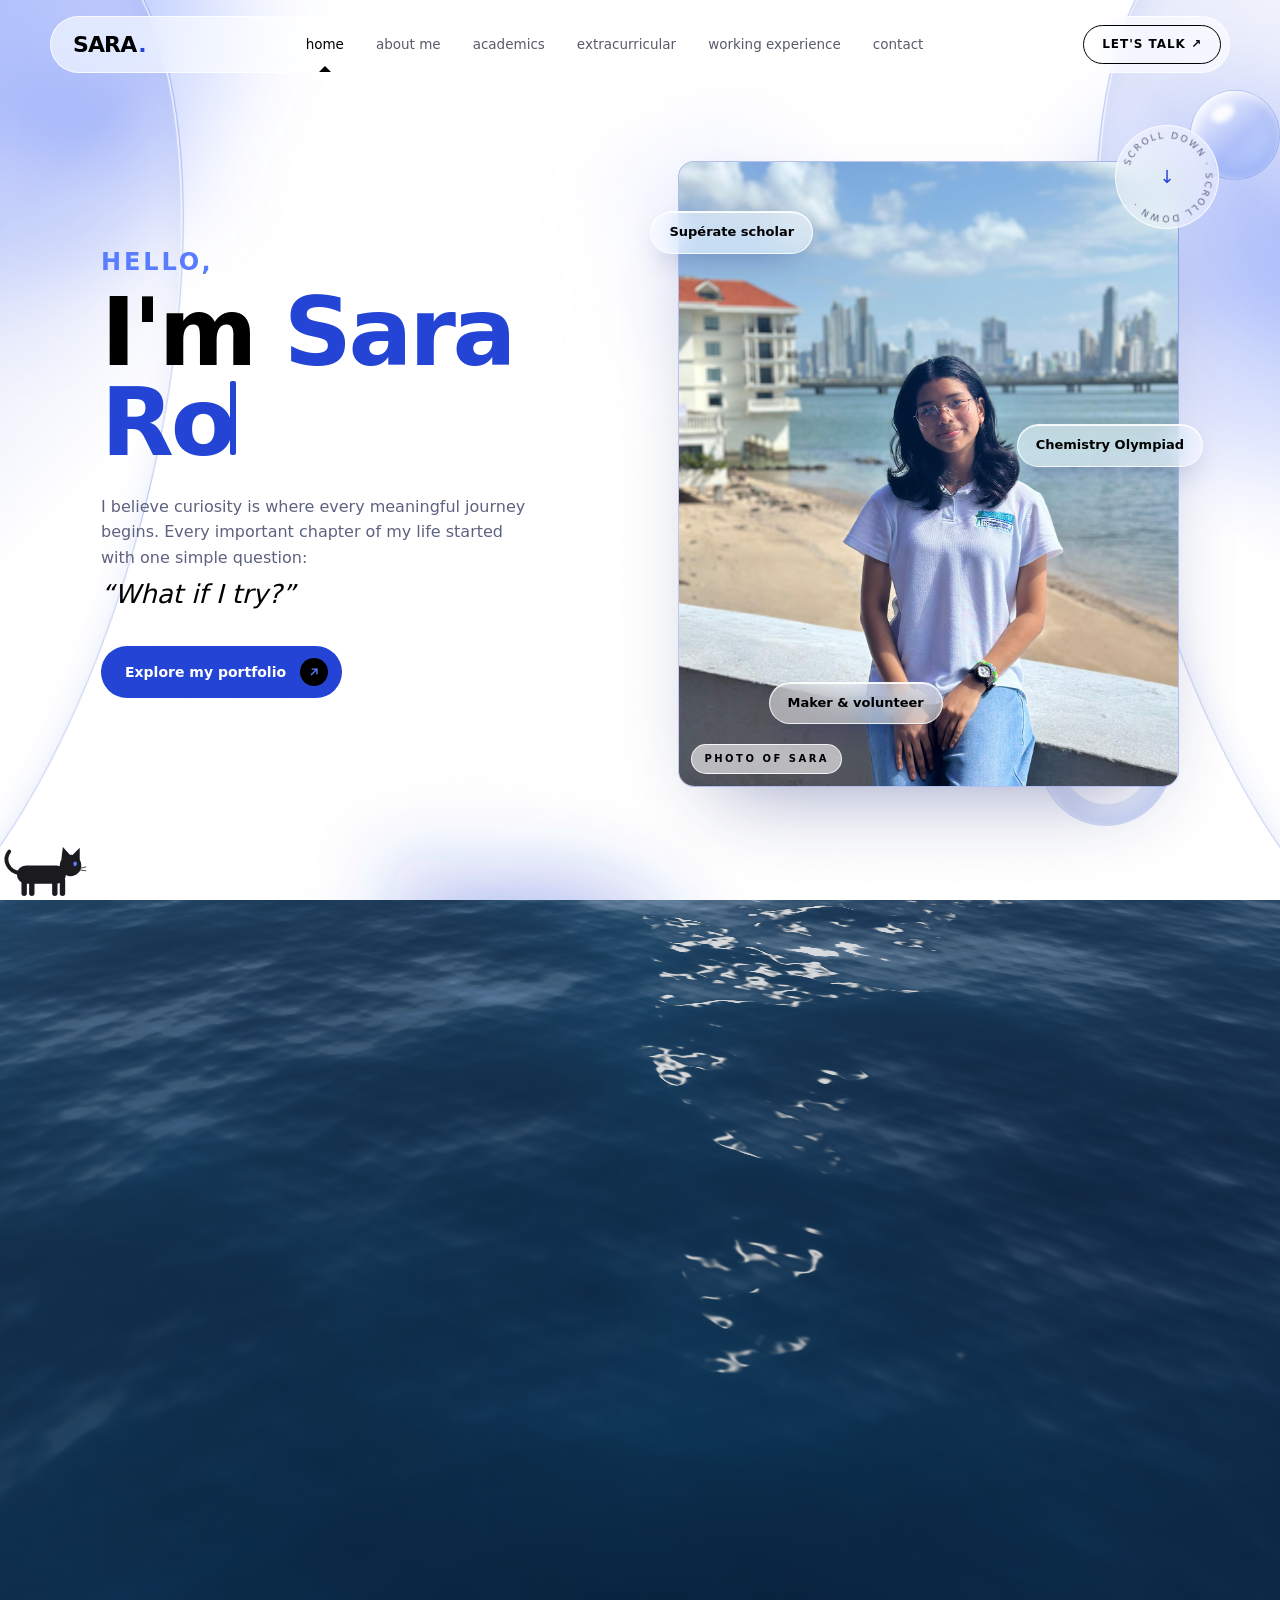
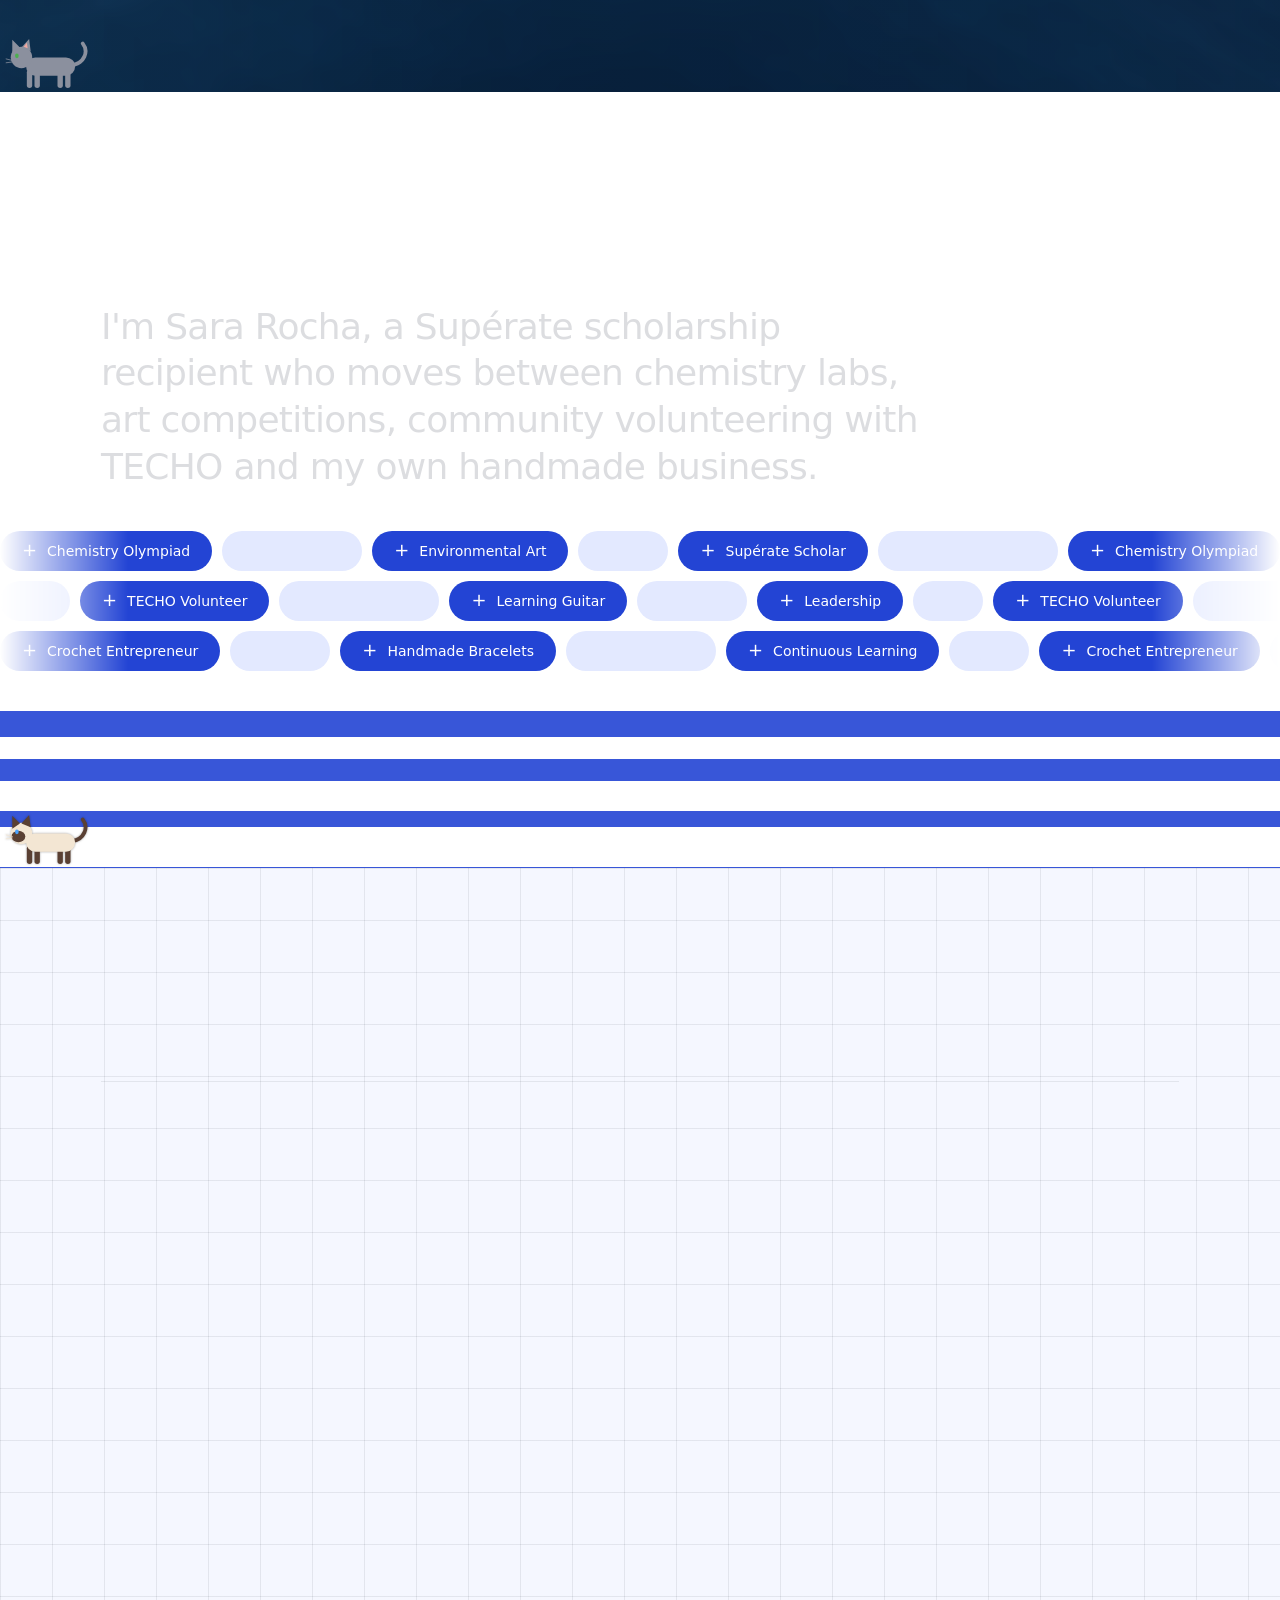
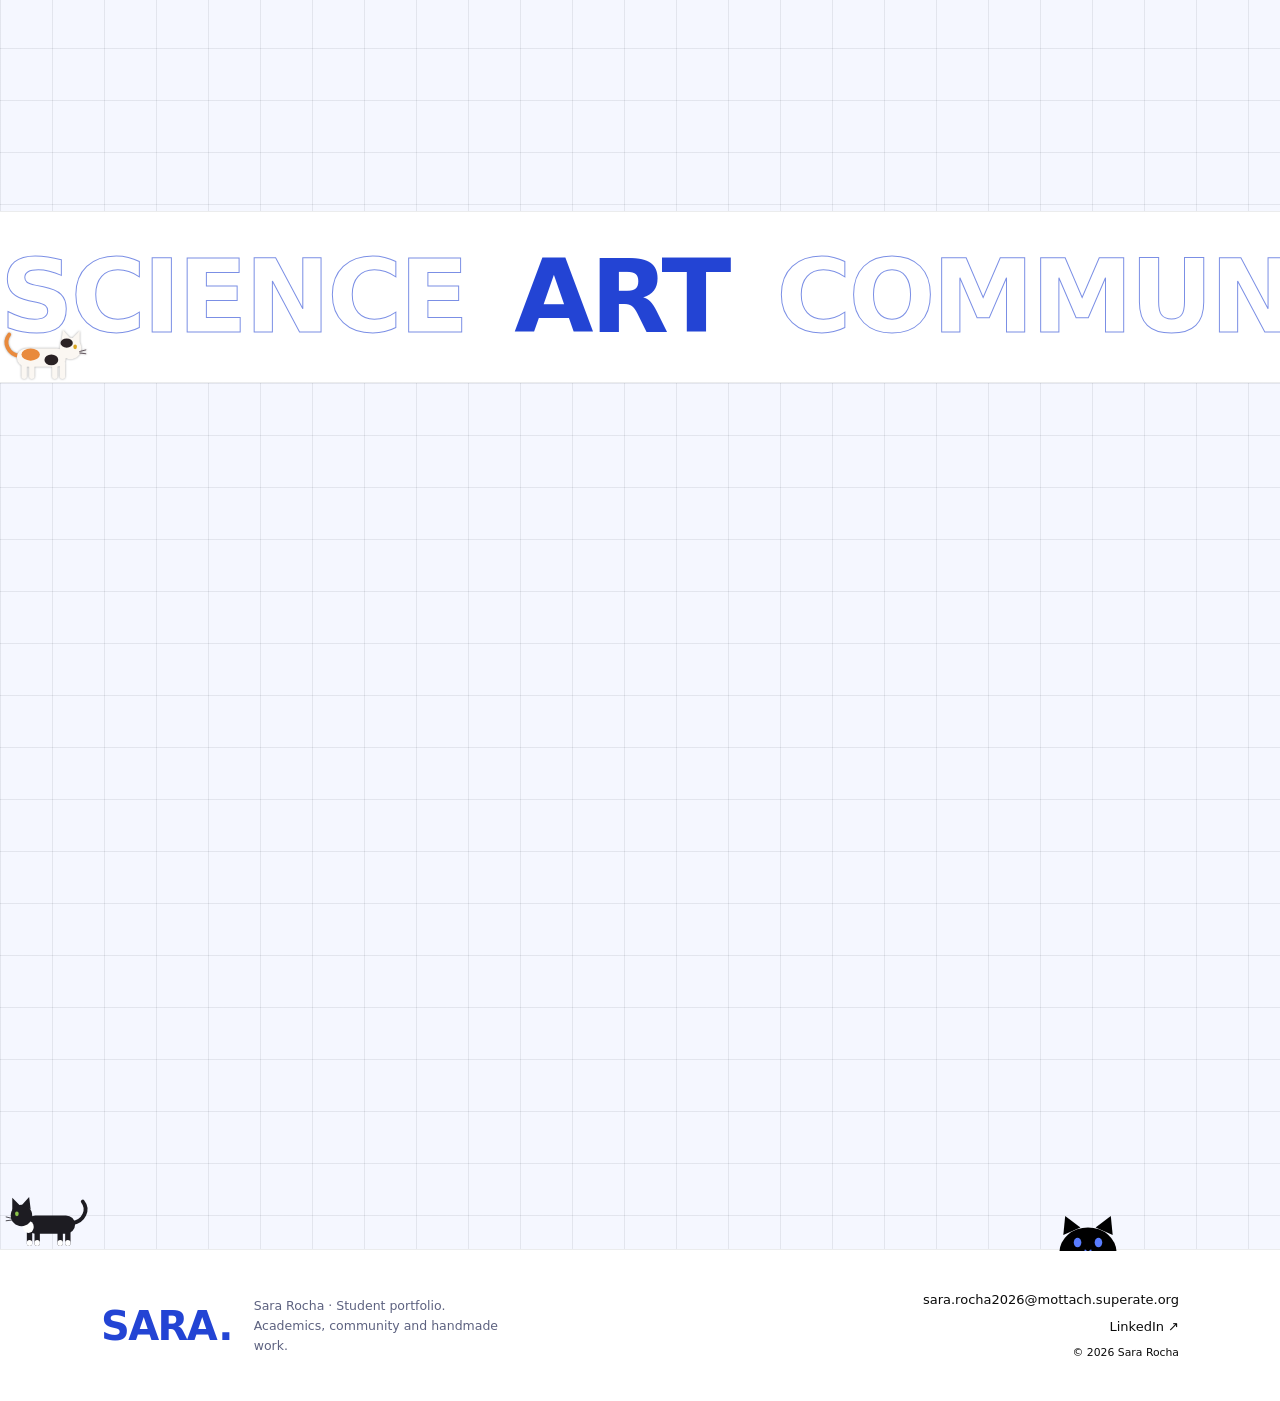
==== commit 0b25682b: "cambio de img index (me falta el carrusel" ====
--- a/index.html
+++ b/index.html
@@ -72,7 +72,7 @@
         </div>
         <div class="hero__photo reveal" data-delay="0.2">
           <!-- Foto principal: pon <img src="img/sara.jpg" alt="Sara Rocha"> dentro del figure -->
-          <figure class="ph hero__ph" data-label="Photo of Sara"><img src="img/placeholder.png" alt="Photo of Sara" loading="lazy"></figure>
+          <figure class="ph hero__ph" data-label="Photo of Sara"><img src="img/img1.jpeg" alt="Photo of Sara" loading="lazy"></figure>
           <span class="float-chip float-chip--a">Supérate scholar</span>
           <span class="float-chip float-chip--b">Chemistry Olympiad</span>
           <span class="float-chip float-chip--c">Maker &amp; volunteer</span>
@@ -114,7 +114,7 @@
     <section class="ocean" aria-labelledby="ocean-t">
       <canvas class="ocean__canvas" aria-hidden="true"></canvas>
       <div class="container ocean__grid">
-        <figure class="ph ocean__photo reveal" data-label="Supérate photo"><img src="img/placeholder.png" alt="Supérate photo" loading="lazy"></figure>
+        <figure class="ph ocean__photo reveal" data-label="Supérate photo"><img src="img/img2.jpeg" alt="Supérate photo" loading="lazy"></figure>
         <h2 class="ocean__title reveal" data-delay="0.15" id="ocean-t">Building my future with purpose.</h2>
       </div>
     </section>
@@ -233,8 +233,8 @@
         <div class="section-head reveal"><h2 id="gal-t">Moments</h2><p>Snapshots from the lab, the community and the workshop.</p></div>
         <div class="carousel reveal">
           <div class="carousel__track" tabindex="0" aria-label="Photo gallery">
-          <figure class="ph " data-label="Moment 01"><img src="img/placeholder.png" alt="Moment 01" loading="lazy"></figure>
-          <figure class="ph " data-label="Moment 02"><img src="img/placeholder.png" alt="Moment 02" loading="lazy"></figure>
+          <figure class="ph " data-label="Moment 01"><img src="img/img-chem.jpeg" alt="Moment 01" loading="lazy"></figure>
+          <figure class="ph " data-label="Moment 02"><img src="img/img-community.jpeg" alt="Moment 02" loading="lazy"></figure>
           <figure class="ph " data-label="Moment 03"><img src="img/placeholder.png" alt="Moment 03" loading="lazy"></figure>
           <figure class="ph " data-label="Moment 04"><img src="img/placeholder.png" alt="Moment 04" loading="lazy"></figure>
           <figure class="ph " data-label="Moment 05"><img src="img/placeholder.png" alt="Moment 05" loading="lazy"></figure>
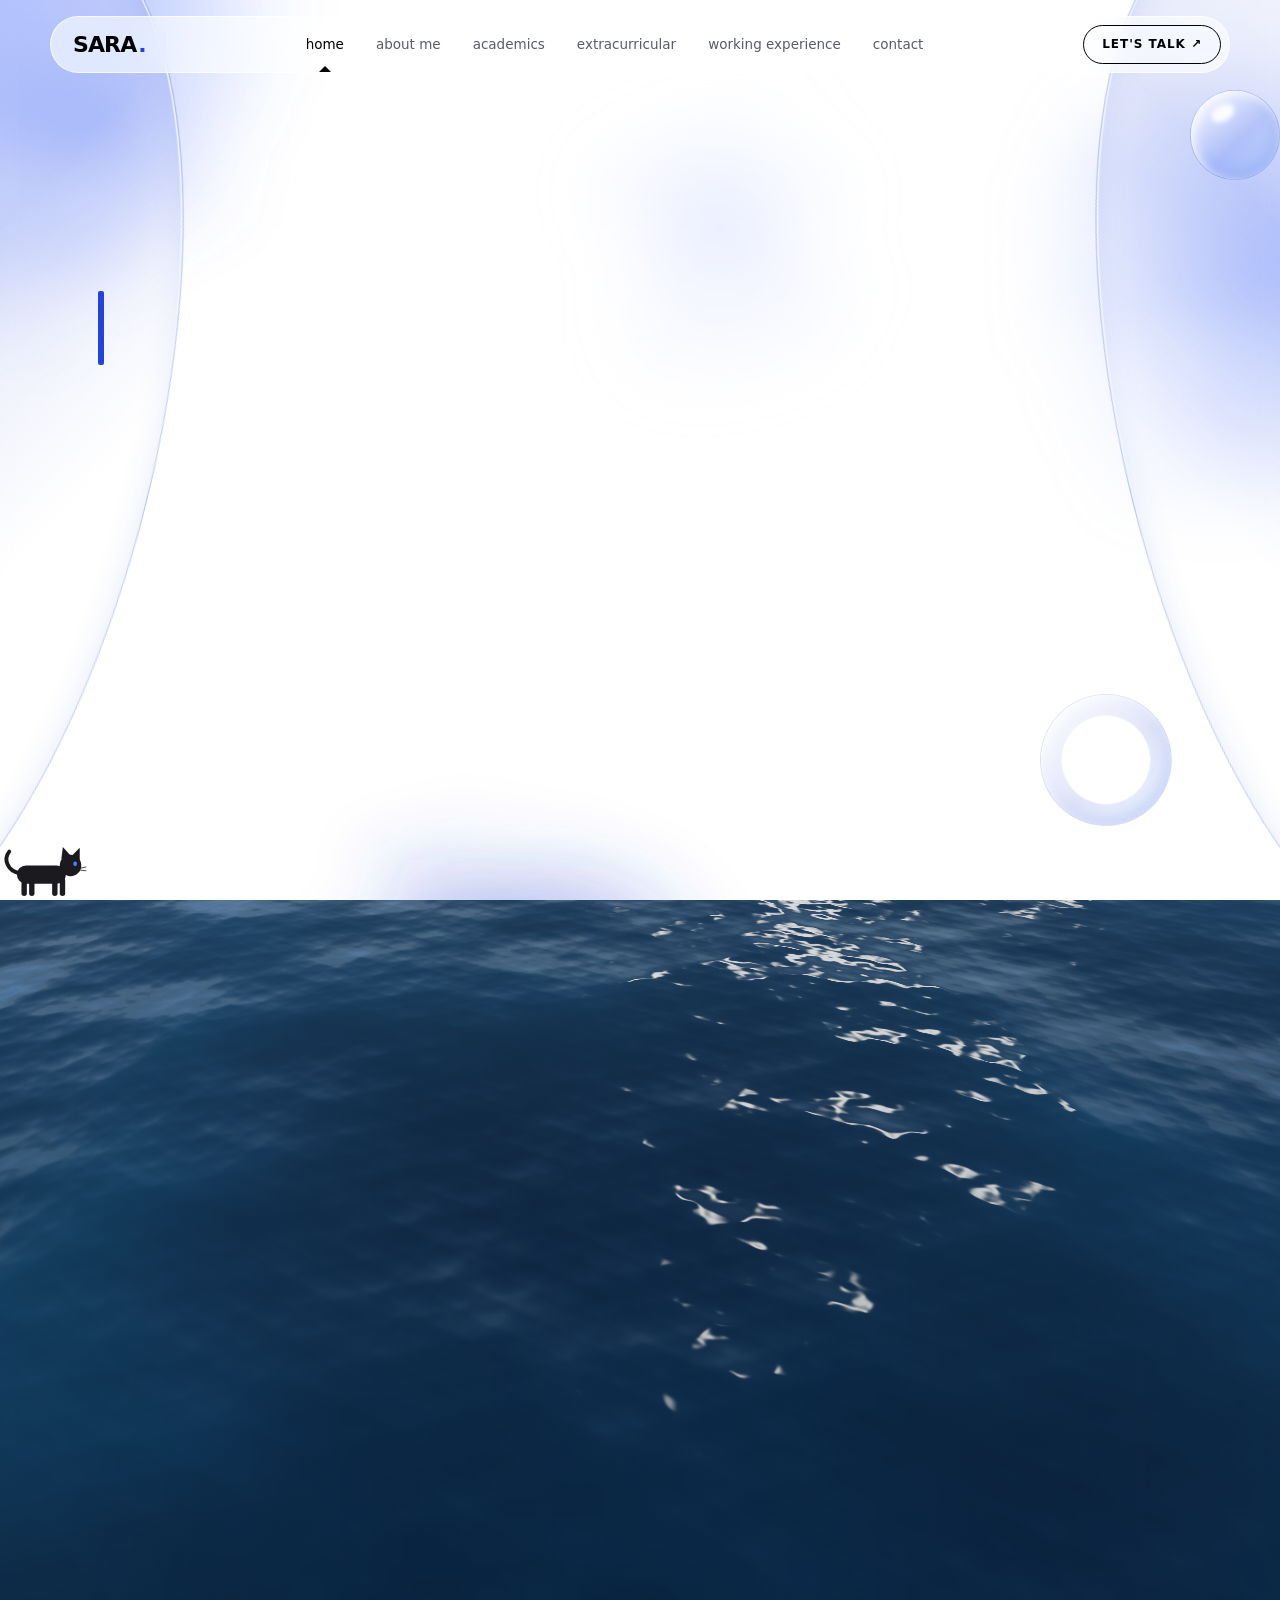
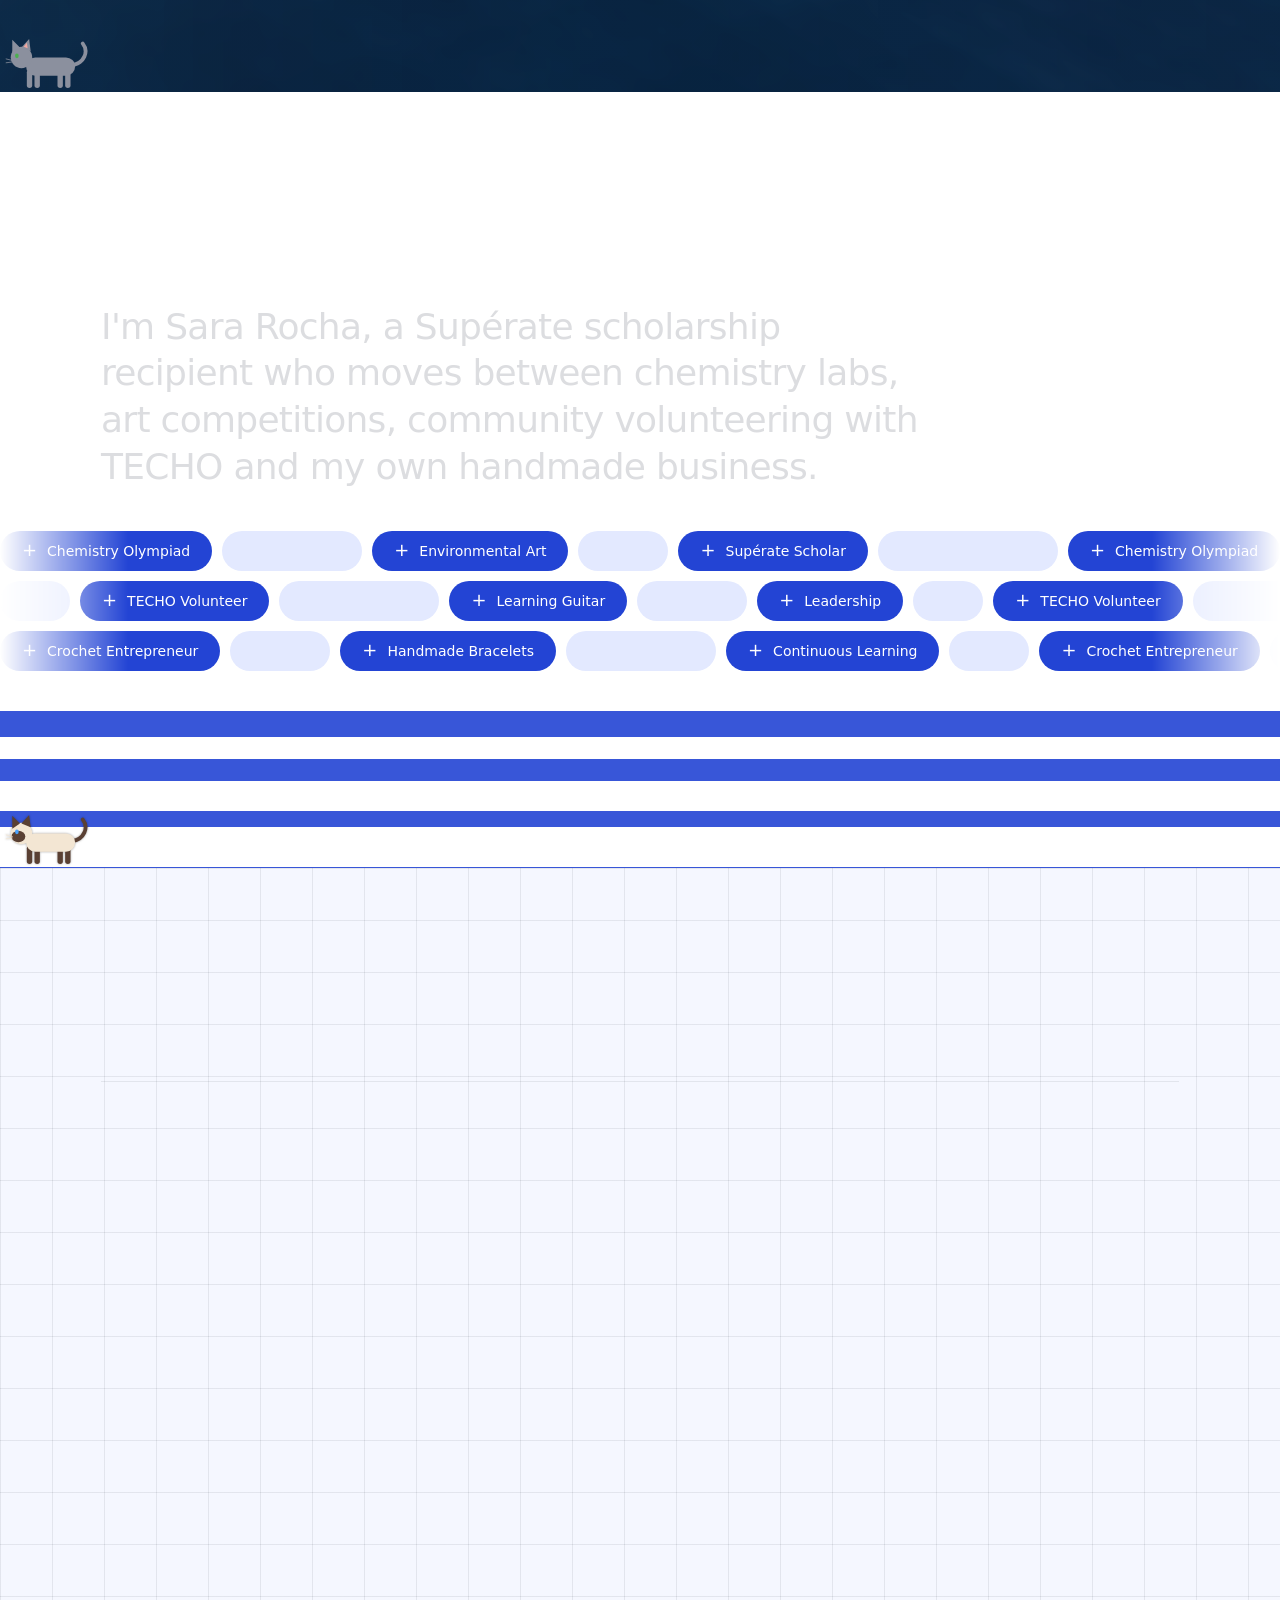
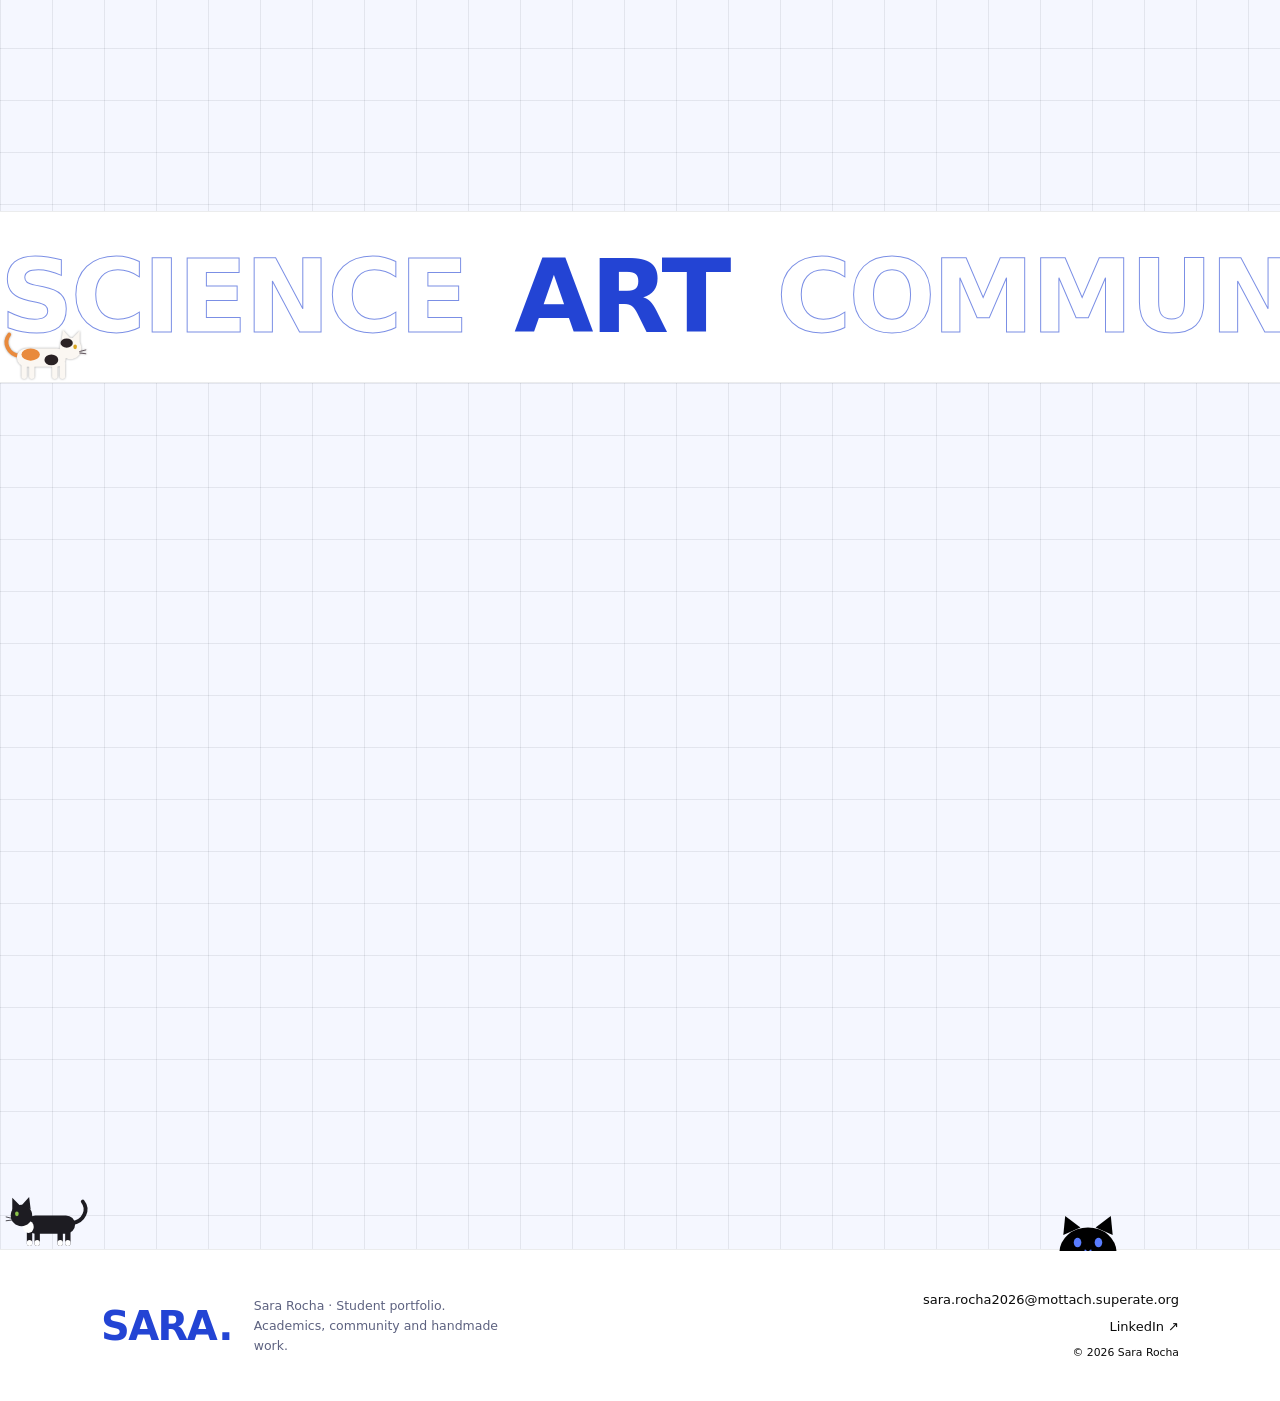
==== commit a331eaa8: "img index" ====
--- a/index.html
+++ b/index.html
@@ -235,10 +235,9 @@
           <div class="carousel__track" tabindex="0" aria-label="Photo gallery">
           <figure class="ph " data-label="Moment 01"><img src="img/img-chem.jpeg" alt="Moment 01" loading="lazy"></figure>
           <figure class="ph " data-label="Moment 02"><img src="img/img-community.jpeg" alt="Moment 02" loading="lazy"></figure>
-          <figure class="ph " data-label="Moment 03"><img src="img/placeholder.png" alt="Moment 03" loading="lazy"></figure>
-          <figure class="ph " data-label="Moment 04"><img src="img/placeholder.png" alt="Moment 04" loading="lazy"></figure>
-          <figure class="ph " data-label="Moment 05"><img src="img/placeholder.png" alt="Moment 05" loading="lazy"></figure>
-          <figure class="ph " data-label="Moment 06"><img src="img/placeholder.png" alt="Moment 06" loading="lazy"></figure>
+          <figure class="ph " data-label="Moment 03"><img src="img/img-crochet.jpg" alt="Moment 03" loading="lazy"></figure>
+          <figure class="ph " data-label="Moment 04"><img src="img/img-community2.jpeg" alt="Moment 04" loading="lazy"></figure>
+          <figure class="ph " data-label="Moment 05"><img src="img/img-chem2.jpg" alt="Moment 05" loading="lazy"></figure>
           </div>
           <div class="carousel__nav">
             <button class="round" type="button" data-dir="-1" aria-label="Previous photos"><svg viewBox="0 0 24 24" fill="none" stroke="currentColor" stroke-width="2.4" aria-hidden="true"><path d="M19 12H5m6-6-6 6 6 6"/></svg></button>
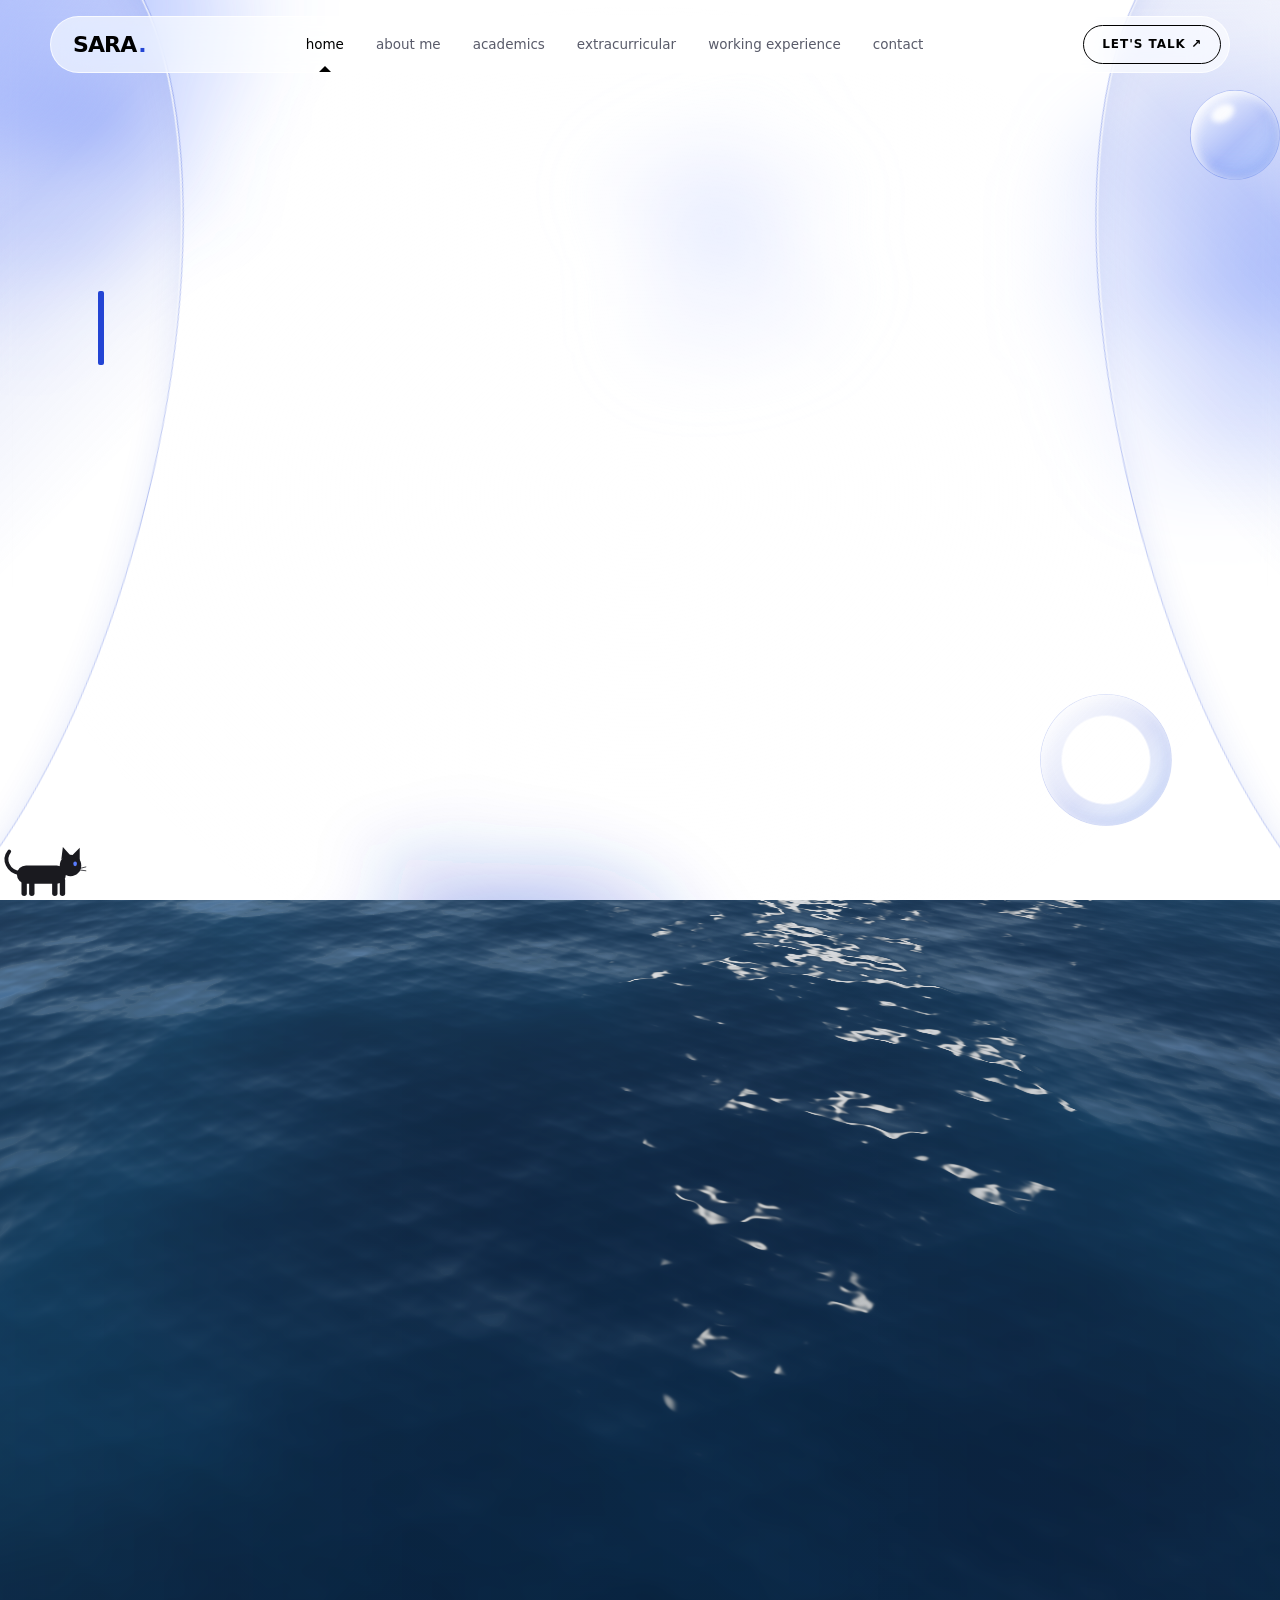
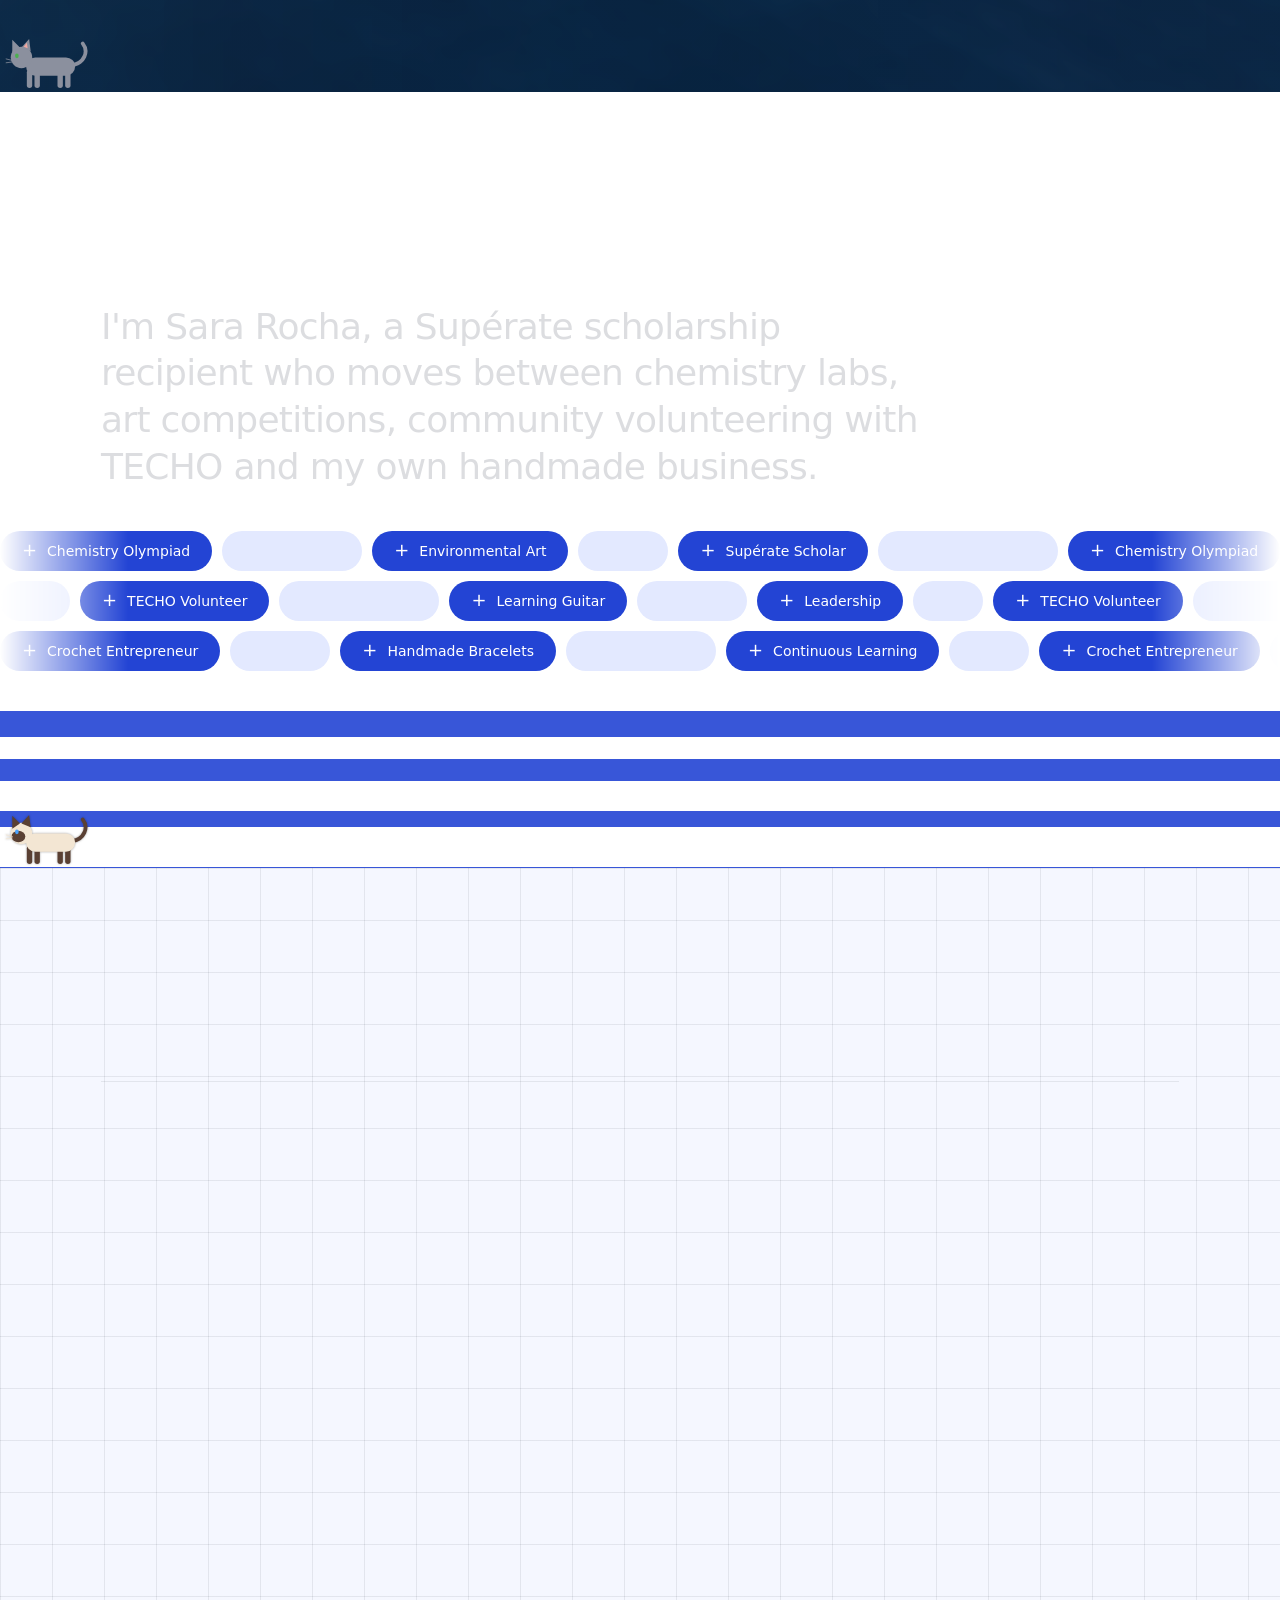
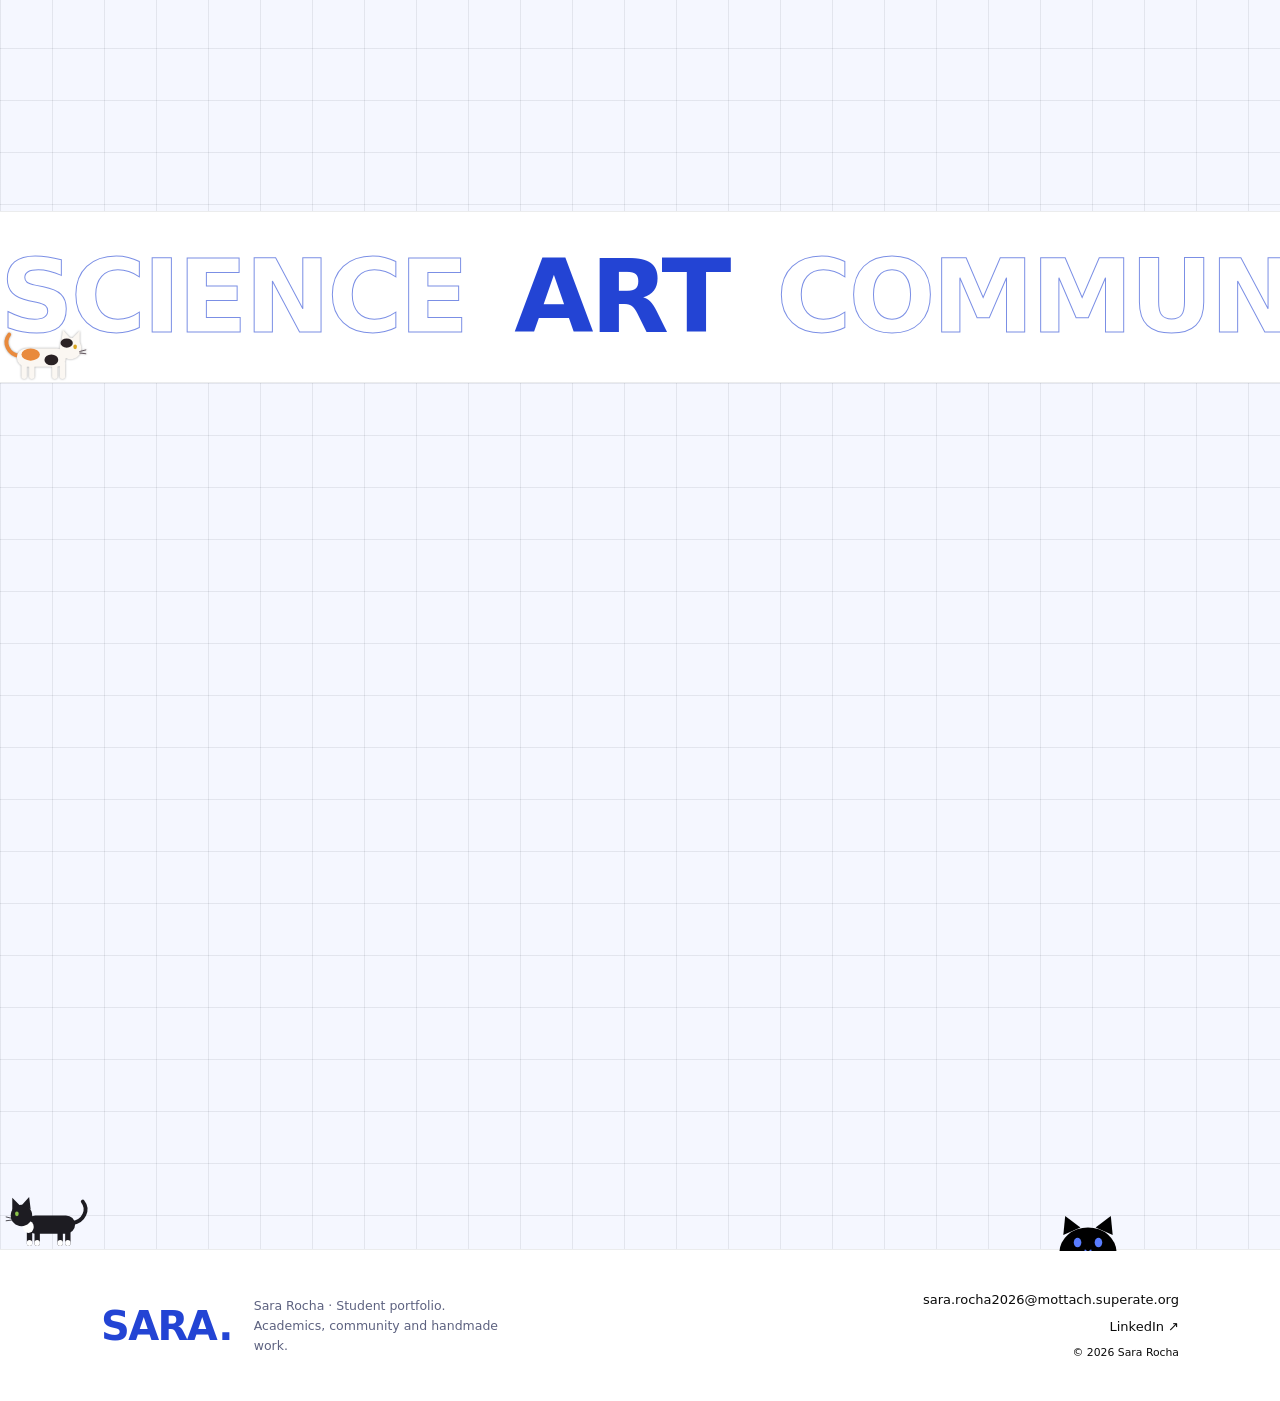
==== commit 974342fc: "delete" ====
--- a/index.html
+++ b/index.html
@@ -5,7 +5,7 @@
   <meta name="viewport" content="width=device-width, initial-scale=1">
   <meta http-equiv="Content-Security-Policy" content="default-src 'self'; script-src 'self'; style-src 'self' https://fonts.googleapis.com; font-src https://fonts.gstatic.com; img-src 'self' data:; connect-src 'self'; object-src 'none'; base-uri 'self'; form-action 'self'">
   <meta name="referrer" content="strict-origin-when-cross-origin">
-  <title>Sara Rocha | Student Portfolio: Science, Art & Community</title>
+  <title>Sara Rocha | Student Portfolio</title>
   <meta name="description" content="Portfolio of Sara Rocha: Supérate scholar, Chemistry Olympiad candidate, TECHO volunteer and handmade entrepreneur.">
   <meta name="author" content="Sara Rocha">
   <meta name="theme-color" content="#2344d4">
--- a/css/styles.css
+++ b/css/styles.css
@@ -818,3 +818,81 @@
 }
 .ph[data-label=""]::before, .avatar::before { display: none; }
 .ph::after { z-index: 2; }
+
+
+
+
+
+/* =============== VIDEO SECTION =============== */
+
+/* Sección principal */
+.video-showcase {
+    padding: 85px 0 100px;
+}
+
+/* Contenedor general */
+.video-showcase__content {
+    width: min(92%, 1450px);
+    margin: 0 auto;
+}
+
+/* Encabezado de la sección */
+.video-showcase .section-head {
+    margin-bottom: 50px;
+}
+
+/* Título principal */
+.video-showcase .section-head h2 {
+    transform: translate(-130px, 80%);
+}
+
+/* Contenedor del video */
+.video-showcase__frame {
+    width: 80%;
+    aspect-ratio: 16 / 9;
+    overflow: hidden;
+    position: relative;
+    border-radius: 50px;
+    background-color: transparent;
+    box-shadow: 0 15px 40px rgba(35, 45, 80, 0.12);
+    margin: 50px auto 0;
+}
+
+/* Video y miniatura */
+.video-showcase__frame video {
+    width: 100%;
+    height: 100%;
+    display: block;
+    object-fit: cover;
+    border: none;
+    background: transparent;
+}
+
+/* =============== RESPONSIVE — TABLETS Y CELULARES ================== */
+
+@media (max-width: 768px) {
+
+    .video-showcase {
+        padding: 55px 0 65px;
+    }
+
+    .video-showcase__content {
+        width: 94%;
+    }
+
+    .video-showcase .section-head {
+        margin-bottom: 25px;
+    }
+
+    .video-showcase .section-head h2 {
+        transform: translateY(6px);
+    }
+
+    .video-showcase__frame {
+        width: 100%;
+        border-radius: 12px;
+        margin-top: 25px;
+    }
+
+}
+
